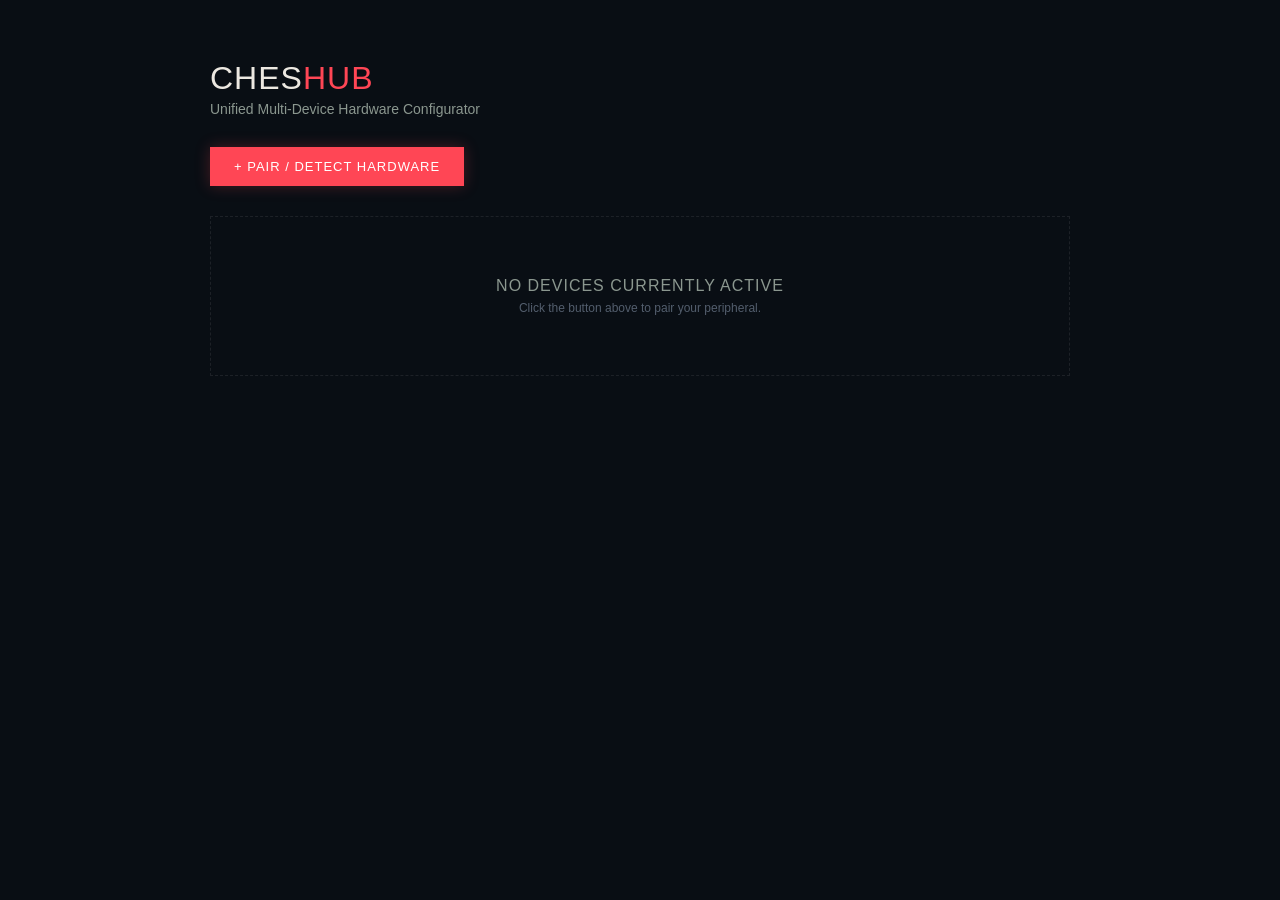
==== index.html @ 37c2c3ab "Add TECKNET TK-GM012 device studio Document the recovered HID protocol with verified and inferred fi" ====
<!DOCTYPE html>
<html lang="en">
<head>
  <meta charset="UTF-8">
  <title>ChesHub | Peripheral Hub</title>
  <link rel="stylesheet" href="css/hub.css">
</head>
<body>

  <div class="hub-container">
    <header class="hub-header">
      <div class="brand font-impact">CHES<span>HUB</span></div>
      <p class="subtitle">Unified Multi-Device Hardware Configurator</p>
    </header>

    <div class="action-bar">
      <button class="btn-primary font-impact" id="btn-scan" type="button">+ PAIR / DETECT HARDWARE</button>
    </div>

    <div class="devices-grid" id="devices-grid">
      <!-- Deduplicated active devices render here -->
    </div>
  </div>

  <script>
    const REGISTRY = [
      {
        id: "ajazz-aj139",
        name: "AJAZZ AJ139 V2 MC",
        type: "WebHID Gaming Mouse",
        path: "devices/ajazz-aj139/index.html",
        filters: [
          { vendorId: 0xA8A4, productId: 0x2255, usagePage: 0xFF01, usage: 0x10 },
          { vendorId: 0xA8A5, productId: 0x2255, usagePage: 0xFF01, usage: 0x10 }
        ]
      },
      {
        id: "tecknet-tk-gm012",
        name: "TECKNET TK-GM012",
        type: "Wireless Gaming Mouse",
        path: "devices/tecknet-tk-gm012/index.html",
        filters: [
          { vendorId: 0x248A, productId: 0x5D2E },
          { vendorId: 0x249A, productId: 0x5C2F }
        ]
      },
      {
        id: "tozo-ht3",
        name: "TOZO HT3 Headset",
        type: "Bluetooth Audio & Hybrid ANC",
        path: "devices/tozo-ht3/index.html",
        filters: [
          { namePrefix: "TOZO HT3" },
          { namePrefix: "TOZO" }
        ]
      }
    ];

    async function checkPairedDevices() {
      const grid = document.getElementById("devices-grid");
      grid.innerHTML = "";
      const detectedDeviceIds = new Set();

      // Check HID devices
      if (navigator.hid) {
        const paired = await navigator.hid.getDevices();
        paired.forEach(dev => {
          const match = REGISTRY.find(r => 
            r.filters && r.filters.some(f => 
              f.vendorId === dev.vendorId && f.productId === dev.productId
            )
          );

          if (match && !detectedDeviceIds.has(match.id)) {
            detectedDeviceIds.add(match.id);
            grid.innerHTML += `
              <div class="device-card active" onclick="location.href='${match.path}'">
                <div class="card-status">ONLINE (HID)</div>
                <div class="card-name font-impact">${match.name}</div>
                <div class="card-desc">${match.type}</div>
                <button class="btn-primary font-impact">OPEN STUDIO</button>
              </div>
            `;
          }
        });
      }

      // Check Serial devices (for TOZO)
      if (navigator.serial) {
        try {
          const ports = await navigator.serial.getPorts();
          if (ports.length > 0 && !detectedDeviceIds.has("tozo-ht3")) {
            detectedDeviceIds.add("tozo-ht3");
            grid.innerHTML += `
              <div class="device-card active" onclick="location.href='devices/tozo-ht3/index.html'">
                <div class="card-status">ONLINE (SERIAL)</div>
                <div class="card-name font-impact">TOZO HT3 Headset</div>
                <div class="card-desc">Bluetooth Audio & Hybrid ANC</div>
                <button class="btn-primary font-impact">OPEN STUDIO</button>
              </div>
            `;
          }
        } catch (err) {
          console.warn("Could not get serial ports:", err);
        }
      }

      // Show empty state if no devices detected
      if (detectedDeviceIds.size === 0) {
        grid.innerHTML = `
          <div class="empty-state">
            <div class="font-impact" style="font-size: 16px; color: #8b978f;">NO DEVICES CURRENTLY ACTIVE</div>
            <div style="font-size: 12px; color: #535e6d; margin-top: 6px;">Click the button above to pair your peripheral.</div>
          </div>
        `;
      }
    }

    document.getElementById("btn-scan").addEventListener("click", async () => {
      // Show protocol selection popup
      const choice = await showProtocolSelection();
      
      if (choice === "hid") {
        await pairViaHID();
      } else if (choice === "serial") {
        await pairViaSerial();
      }
    });

    async function showProtocolSelection() {
      return new Promise((resolve) => {
        // Create popup overlay
        const overlay = document.createElement("div");
        overlay.style.position = "fixed";
        overlay.style.top = "0";
        overlay.style.left = "0";
        overlay.style.width = "100%";
        overlay.style.height = "100%";
        overlay.style.background = "rgba(0,0,0,0.5)";
        overlay.style.display = "flex";
        overlay.style.alignItems = "center";
        overlay.style.justifyContent = "center";
        overlay.style.zIndex = "1000";
        
        // Create popup content
        const popup = document.createElement("div");
        popup.style.background = "var(--riot-panel)";
        popup.style.border = "1px solid var(--riot-border)";
        popup.style.borderRadius = "6px";
        popup.style.padding = "24px";
        popup.style.width = "300px";
        popup.style.textAlign = "center";
        
        popup.innerHTML = `
          <h3 style="color: var(--riot-white); margin-bottom: 16px;">Select Connection Type</h3>
          <div style="margin-bottom: 12px;">
            <button id="btn-hid" class="btn-primary font-impact" style="width: 100%; margin-bottom: 8px;">WebHID</button>
          </div>
          <div>
            <button id="btn-serial" class="btn-primary font-impact" style="width: 100%;">Serial (RFCOMM)</button>
          </div>
        `;
        
        overlay.appendChild(popup);
        document.body.appendChild(overlay);
        
        // Handle button clicks
        const cleanup = () => {
          document.removeEventListener("keydown", onKeyDown);
        };
        
        const onKeyDown = (e) => {
          if (e.key === "Escape") {
            overlay.remove();
            cleanup();
            resolve(null);
          }
        };
        
        document.getElementById("btn-hid").onclick = () => {
          cleanup();
          overlay.remove();
          resolve("hid");
        };
        
        document.getElementById("btn-serial").onclick = () => {
          cleanup();
          overlay.remove();
          resolve("serial");
        };
        
        document.addEventListener("keydown", onKeyDown);
      });
    }

    async function pairViaHID() {
      try {
        // Build HID filters from registry (only valid HID properties)
        const allFilters = [];
        REGISTRY.forEach(r => {
          if (r.filters) {
            r.filters.forEach(f => {
              const filterObj = {};
              if (f.vendorId !== undefined) filterObj.vendorId = f.vendorId;
              if (f.productId !== undefined) filterObj.productId = f.productId;
              if (f.usagePage !== undefined) filterObj.usagePage = f.usagePage;
              if (f.usage !== undefined) filterObj.usage = f.usage;
              if (Object.keys(filterObj).length > 0) {
                allFilters.push(filterObj);
              }
            });
          }
        });

        const devs = await navigator.hid.requestDevice({ filters: allFilters });
        if (devs && devs.length > 0) {
          if (!devs[0].opened) await devs[0].open();
          await checkPairedDevices();
        }
      } catch (e) {
        console.warn("HID pairing failed", e);
        alert("HID pairing failed or was cancelled");
      }
    }

    async function pairViaSerial() {
      if (!navigator.serial) {
        alert("Serial API not available in this browser");
        return;
      }
      
      try {
        const port = await navigator.serial.requestPort();
        await port.open({ baudRate: 115200 });
        await checkPairedDevices();
      } catch (err) {
        console.warn("Serial pairing failed", err);
        alert("Serial pairing failed or was cancelled");
      }
    }

    window.addEventListener("DOMContentLoaded", checkPairedDevices);
    if (navigator.hid) {
      navigator.hid.onconnect = checkPairedDevices;
      navigator.hid.ondisconnect = checkPairedDevices;
    }
    // Also check for serial device changes
    if (navigator.serial) {
      navigator.serial.onconnect = checkPairedDevices;
      navigator.serial.ondisconnect = checkPairedDevices;
    }
  </script>
</body>
</html>
---- css/hub.css ----
:root {
  --riot-dark: #0f1923;
  --riot-darker: #090e14;
  --riot-panel: #17202a;
  --riot-red: #ff4655;
  --riot-white: #ece8e1;
  --riot-gray: #8b978f;
  --riot-border: rgba(255, 255, 255, 0.08);
}

* { box-sizing: border-box; margin: 0; padding: 0; }
body { background: var(--riot-darker); color: var(--riot-white); font-family: -apple-system, BlinkMacSystemFont, "Segoe UI", Roboto, sans-serif; min-height: 100vh; display: flex; justify-content: center; }
.font-impact { font-family: "Arial Black", Impact, sans-serif; text-transform: uppercase; letter-spacing: 1px; }

.hub-container { width: 100%; max-width: 900px; padding: 60px 20px; display: flex; flex-direction: column; gap: 30px; }
.hub-header .brand { font-size: 32px; }
.hub-header .brand span { color: var(--riot-red); }
.hub-header .subtitle { color: var(--riot-gray); font-size: 14px; margin-top: 4px; }

.btn-primary {
  background: var(--riot-red); color: #fff; border: none; padding: 12px 24px;
  font-size: 13px; cursor: pointer; transition: 0.2s; box-shadow: 0 0 15px rgba(255, 70, 85, 0.25);
}
.btn-primary:hover { background: #ff5866; }

.devices-grid { display: grid; grid-template-columns: repeat(auto-fill, minmax(260px, 1fr)); gap: 20px; }
.device-card {
  background: var(--riot-panel); border: 1px solid var(--riot-border); padding: 24px;
  border-radius: 6px; cursor: pointer; display: flex; flex-direction: column; gap: 10px; transition: 0.2s;
}
.device-card:hover { border-color: var(--riot-red); transform: translateY(-2px); }
.card-status { font-size: 10px; font-weight: 800; color: #00ff55; }
.card-name { font-size: 16px; }
.card-desc { font-size: 12px; color: var(--riot-gray); margin-bottom: 12px; }

.empty-state { grid-column: 1 / -1; padding: 60px 20px; border: 1px dashed var(--riot-border); text-align: center; }
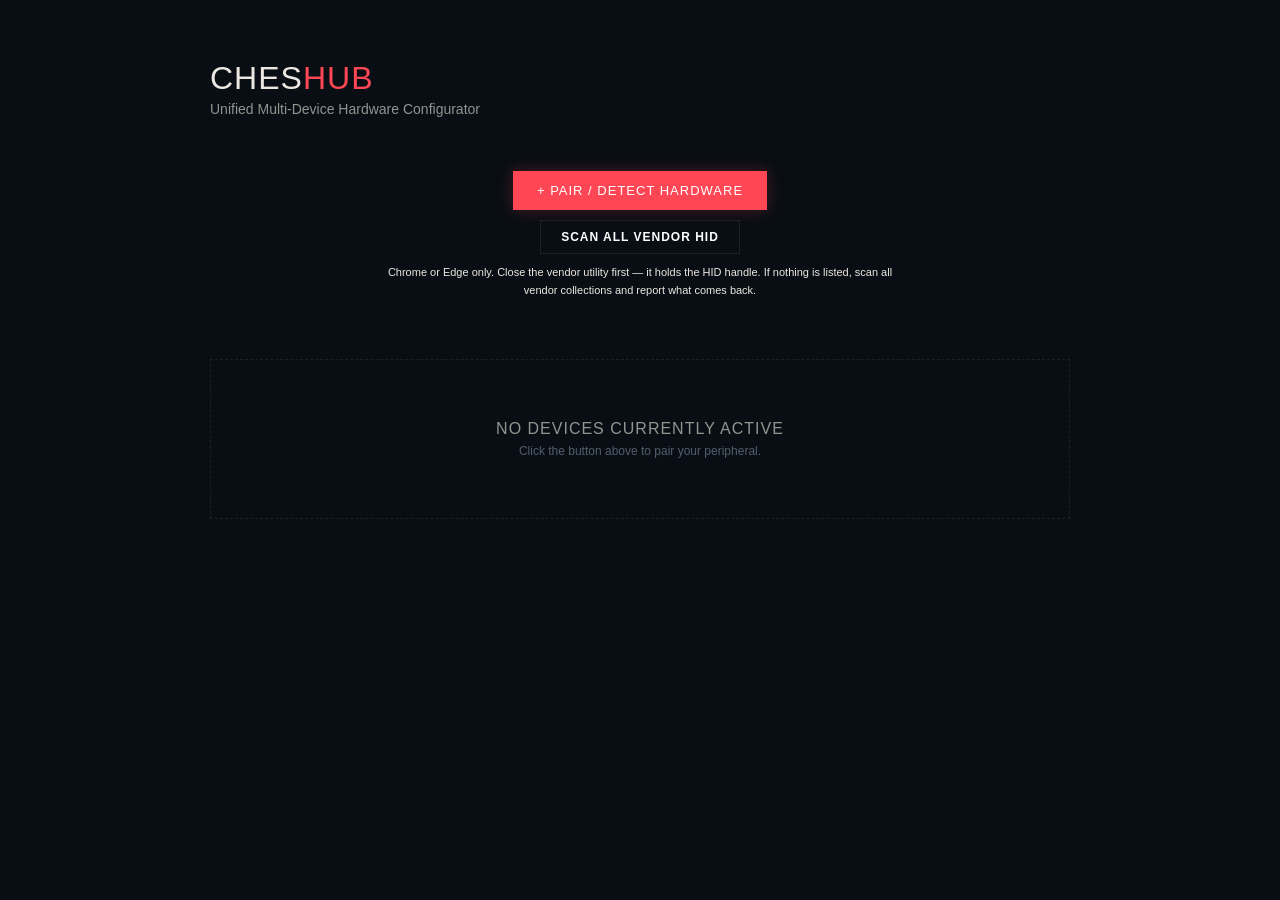
==== commit 08ab4705: "Add vendor HID fallback scanning Broaden registry filters to vendor ID only so the picker is not emp" ====
--- a/index.html
+++ b/index.html
@@ -15,6 +15,12 @@
 
     <div class="action-bar">
       <button class="btn-primary font-impact" id="btn-scan" type="button">+ PAIR / DETECT HARDWARE</button>
+      <button class="btn-ghost font-impact" id="btn-scan-vendor" type="button">SCAN ALL VENDOR HID</button>
+      <p class="hint-line">
+        Chrome or Edge only. Close the vendor utility first — it holds the HID handle.
+        If nothing is listed, scan all vendor collections and report what comes back.
+      </p>
+      <pre class="scan-result" id="scan-result" hidden></pre>
     </div>
 
     <div class="devices-grid" id="devices-grid">
@@ -39,9 +45,12 @@
         name: "TECKNET TK-GM012",
         type: "Wireless Gaming Mouse",
         path: "devices/tecknet-tk-gm012/index.html",
+        // Vendor id only: a filter that pins the usage page shows an empty
+        // picker on units that describe the vendor collection differently.
+        // The studio validates the collection after pairing instead.
         filters: [
-          { vendorId: 0x248A, productId: 0x5D2E },
-          { vendorId: 0x249A, productId: 0x5C2F }
+          { vendorId: 0x248A },
+          { vendorId: 0x249A }
         ]
       },
       {
@@ -56,6 +65,19 @@
       }
     ];
 
+    // A registry filter may specify any subset of vendorId / productId /
+    // usagePage / usage. Anything unspecified is a wildcard.
+    function registryMatch(device) {
+      return REGISTRY.find(r => (r.filters || []).some(f => {
+        if (f.namePrefix !== undefined) return false;
+        if (f.vendorId !== undefined && f.vendorId !== device.vendorId) return false;
+        if (f.productId !== undefined && f.productId !== device.productId) return false;
+        if (f.usagePage === undefined) return true;
+        return (device.collections || []).some(c =>
+          c.usagePage === f.usagePage && (f.usage === undefined || c.usage === f.usage));
+      }));
+    }
+
     async function checkPairedDevices() {
       const grid = document.getElementById("devices-grid");
       grid.innerHTML = "";
@@ -65,11 +87,7 @@
       if (navigator.hid) {
         const paired = await navigator.hid.getDevices();
         paired.forEach(dev => {
-          const match = REGISTRY.find(r => 
-            r.filters && r.filters.some(f => 
-              f.vendorId === dev.vendorId && f.productId === dev.productId
-            )
-          );
+          const match = registryMatch(dev);
 
           if (match && !detectedDeviceIds.has(match.id)) {
             detectedDeviceIds.add(match.id);
@@ -127,6 +145,39 @@
       }
     });
 
+    // Fallback for devices the registry filters do not match: list every
+    // vendor-defined HID collection and report what was picked.
+    document.getElementById("btn-scan-vendor").addEventListener("click", async () => {
+      if (!navigator.hid) return alert("WebHID is not available — use Chrome or Edge");
+      const filters = [];
+      for (let page = 0xFF00; page <= 0xFFFF; page++) filters.push({ usagePage: page });
+      try {
+        const devs = await navigator.hid.requestDevice({ filters });
+        if (!devs.length) return;
+        const dev = devs[0];
+        const match = registryMatch(dev);
+        if (match) {
+          await checkPairedDevices();
+          location.href = match.path;
+          return;
+        }
+        const pages = (dev.collections || [])
+          .map(c => `  usagePage 0x${c.usagePage.toString(16).toUpperCase()} / usage 0x${c.usage.toString(16).toUpperCase()}`);
+        const out = document.getElementById("scan-result");
+        out.hidden = false;
+        out.textContent = [
+          "Unregistered device — please report this:",
+          `product    ${dev.productName || "(unnamed)"}`,
+          `vendorId   0x${dev.vendorId.toString(16).toUpperCase()}`,
+          `productId  0x${dev.productId.toString(16).toUpperCase()}`,
+          "collections:",
+          ...pages
+        ].join("\n");
+      } catch (err) {
+        alert("Scan cancelled");
+      }
+    });
+
     async function showProtocolSelection() {
       return new Promise((resolve) => {
         // Create popup overlay
--- a/css/hub.css
+++ b/css/hub.css
@@ -33,4 +33,9 @@
 .card-name { font-size: 16px; }
 .card-desc { font-size: 12px; color: var(--riot-gray); margin-bottom: 12px; }
 
-.empty-state { grid-column: 1 / -1; padding: 60px 20px; border: 1px dashed var(--riot-border); text-align: center; }+.empty-state { grid-column: 1 / -1; padding: 60px 20px; border: 1px dashed var(--riot-border); text-align: center; }
+.action-bar { display: flex; flex-direction: column; align-items: center; gap: 10px; margin: 24px 0 30px; }
+.hint-line { font-size: 11px; color: var(--riot-muted); text-align: center; max-width: 540px; line-height: 1.6; }
+.btn-ghost { background: transparent; color: #fff; border: 1px solid var(--riot-border); padding: 9px 20px; font-size: 12px; font-weight: 700; cursor: pointer; }
+.btn-ghost:hover { border-color: var(--riot-gray); }
+.scan-result { width: 100%; max-width: 620px; margin-top: 6px; background: var(--riot-panel); border: 1px solid var(--riot-border); border-left: 3px solid var(--riot-red); padding: 12px 14px; font-family: ui-monospace, Consolas, monospace; font-size: 11px; line-height: 1.7; color: var(--riot-gray); text-align: left; white-space: pre-wrap; overflow-x: auto; }
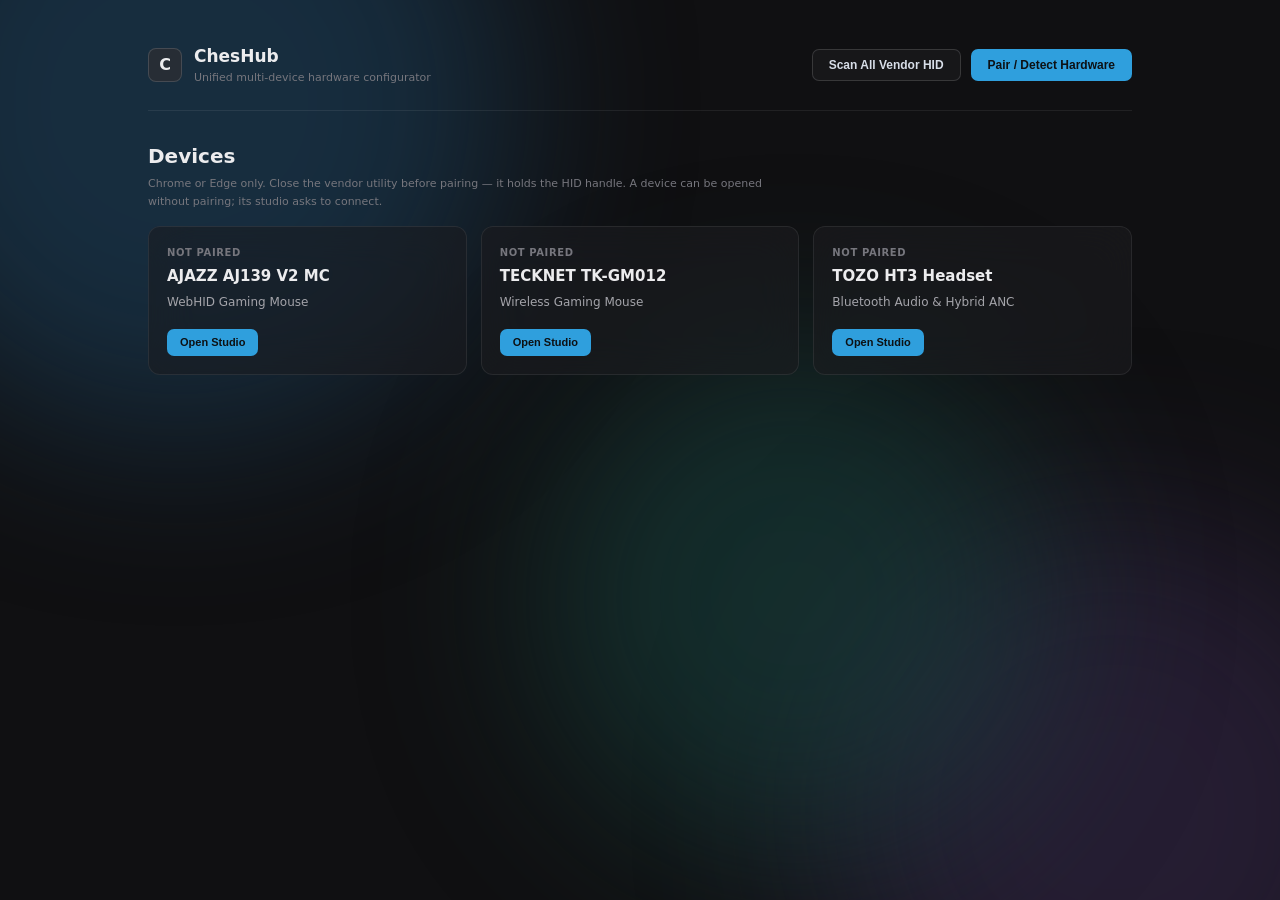
==== commit 2bb72782: "Redesign hub with G HUB-inspired theme Extract the device registry into a shared js/devices.js and l" ====
--- a/index.html
+++ b/index.html
@@ -2,304 +2,252 @@
 <html lang="en">
 <head>
   <meta charset="UTF-8">
+  <meta name="viewport" content="width=device-width, initial-scale=1">
+  <meta name="theme-color" content="#101012">
+  <link rel="icon" href="data:image/svg+xml,%3Csvg xmlns='http://www.w3.org/2000/svg' viewBox='0 0 32 32'%3E%3Crect width='32' height='32' rx='9' fill='%232f9fdd'/%3E%3Ctext x='16' y='23' font-family='Segoe UI,Arial' font-size='19' font-weight='700' text-anchor='middle' fill='%230d1114'%3EC%3C/text%3E%3C/svg%3E">
   <title>ChesHub | Peripheral Hub</title>
   <link rel="stylesheet" href="css/hub.css">
 </head>
 <body>
 
+  <div class="ambient" aria-hidden="true">
+    <span class="ambient-blob blob-a"></span>
+    <span class="ambient-blob blob-b"></span>
+    <span class="ambient-blob blob-c"></span>
+  </div>
+  <div class="wallpaper" id="wallpaper" aria-hidden="true"></div>
+
   <div class="hub-container">
     <header class="hub-header">
-      <div class="brand font-impact">CHES<span>HUB</span></div>
-      <p class="subtitle">Unified Multi-Device Hardware Configurator</p>
+      <div class="hub-brand">
+        <span class="brand-mark">C</span>
+        <div>
+          <div class="brand-name">ChesHub</div>
+          <div class="subtitle">Unified multi-device hardware configurator</div>
+        </div>
+      </div>
+      <div class="header-actions">
+        <button class="btn-ghost" id="btn-scan-vendor" type="button">Scan All Vendor HID</button>
+        <button class="btn-primary" id="btn-scan" type="button">Pair / Detect Hardware</button>
+      </div>
     </header>
 
-    <div class="action-bar">
-      <button class="btn-primary font-impact" id="btn-scan" type="button">+ PAIR / DETECT HARDWARE</button>
-      <button class="btn-ghost font-impact" id="btn-scan-vendor" type="button">SCAN ALL VENDOR HID</button>
-      <p class="hint-line">
-        Chrome or Edge only. Close the vendor utility first — it holds the HID handle.
-        If nothing is listed, scan all vendor collections and report what comes back.
-      </p>
-      <pre class="scan-result" id="scan-result" hidden></pre>
+    <div class="hub-intro">
+      <div class="page-title">Devices</div>
+      <p class="hint-line">Chrome or Edge only. Close the vendor utility before pairing —
+        it holds the HID handle. A device can be opened without pairing; its studio asks
+        to connect.</p>
     </div>
 
-    <div class="devices-grid" id="devices-grid">
-      <!-- Deduplicated active devices render here -->
-    </div>
+    <div class="devices-grid" id="devices-grid"></div>
+    <pre class="scan-result" id="scan-result" hidden></pre>
   </div>
 
+  <div id="toast-container"></div>
+
+  <script src="js/devices.js"></script>
   <script>
-    const REGISTRY = [
-      {
-        id: "ajazz-aj139",
-        name: "AJAZZ AJ139 V2 MC",
-        type: "WebHID Gaming Mouse",
-        path: "devices/ajazz-aj139/index.html",
-        filters: [
-          { vendorId: 0xA8A4, productId: 0x2255, usagePage: 0xFF01, usage: 0x10 },
-          { vendorId: 0xA8A5, productId: 0x2255, usagePage: 0xFF01, usage: 0x10 }
-        ]
-      },
-      {
-        id: "tecknet-tk-gm012",
-        name: "TECKNET TK-GM012",
-        type: "Wireless Gaming Mouse",
-        path: "devices/tecknet-tk-gm012/index.html",
-        // Vendor id only: a filter that pins the usage page shows an empty
-        // picker on units that describe the vendor collection differently.
-        // The studio validates the collection after pairing instead.
-        filters: [
-          { vendorId: 0x248A },
-          { vendorId: 0x249A }
-        ]
-      },
-      {
-        id: "tozo-ht3",
-        name: "TOZO HT3 Headset",
-        type: "Bluetooth Audio & Hybrid ANC",
-        path: "devices/tozo-ht3/index.html",
-        filters: [
-          { namePrefix: "TOZO HT3" },
-          { namePrefix: "TOZO" }
-        ]
-      }
-    ];
+    (function applySharedWallpaper() {
+      try {
+        const saved = JSON.parse(localStorage.getItem("cheshub.wallpaper") || "null");
+        if (!saved) return;
+        if (saved.motion === false) document.body.classList.add("wp-static");
+        if (saved.image) {
+          document.body.classList.add("wp-image");
+          const layer = document.getElementById("wallpaper");
+          if (layer) layer.style.backgroundImage = 'url("' + saved.image + '")';
+        }
+      } catch (err) { /* ignore */ }
+    })();
+  </script>
+
+  <script>
+    const REGISTRY = window.CHESHUB_DEVICES || [];
+
+    function showToast(message) {
+      const container = document.getElementById("toast-container");
+      if (!container) return;
+      const toast = document.createElement("div");
+      toast.className = "toast";
+      toast.textContent = message;
+      container.appendChild(toast);
+      setTimeout(() => toast.remove(), 2800);
+    }
 
     // A registry filter may specify any subset of vendorId / productId /
     // usagePage / usage. Anything unspecified is a wildcard.
     function registryMatch(device) {
-      return REGISTRY.find(r => (r.filters || []).some(f => {
+      return REGISTRY.find((r) => (r.filters || []).some((f) => {
         if (f.namePrefix !== undefined) return false;
         if (f.vendorId !== undefined && f.vendorId !== device.vendorId) return false;
         if (f.productId !== undefined && f.productId !== device.productId) return false;
         if (f.usagePage === undefined) return true;
-        return (device.collections || []).some(c =>
+        return (device.collections || []).some((c) =>
           c.usagePage === f.usagePage && (f.usage === undefined || c.usage === f.usage));
       }));
     }
 
-    async function checkPairedDevices() {
+    function renderDevices(onlineIds) {
       const grid = document.getElementById("devices-grid");
-      grid.innerHTML = "";
-      const detectedDeviceIds = new Set();
-
-      // Check HID devices
-      if (navigator.hid) {
-        const paired = await navigator.hid.getDevices();
-        paired.forEach(dev => {
-          const match = registryMatch(dev);
-
-          if (match && !detectedDeviceIds.has(match.id)) {
-            detectedDeviceIds.add(match.id);
-            grid.innerHTML += `
-              <div class="device-card active" onclick="location.href='${match.path}'">
-                <div class="card-status">ONLINE (HID)</div>
-                <div class="card-name font-impact">${match.name}</div>
-                <div class="card-desc">${match.type}</div>
-                <button class="btn-primary font-impact">OPEN STUDIO</button>
-              </div>
-            `;
+      grid.innerHTML = REGISTRY.map((r) => `
+        <article class="device-card${onlineIds.has(r.id) ? " online" : ""}"
+                 data-path="${r.path}" role="link" tabindex="0">
+          <div class="card-status">${onlineIds.has(r.id) ? "Online" : "Not paired"}</div>
+          <div class="card-name">${r.name}</div>
+          <div class="card-desc">${r.type}</div>
+          <button class="btn-primary small" type="button">Open Studio</button>
+        </article>`).join("");
+
+      grid.querySelectorAll(".device-card").forEach((card) => {
+        const open = () => { location.href = card.dataset.path; };
+        card.addEventListener("click", open);
+        card.addEventListener("keydown", (event) => {
+          if (event.key === "Enter" || event.key === " ") {
+            event.preventDefault();
+            open();
           }
         });
-      }
-
-      // Check Serial devices (for TOZO)
+      });
+    }
+
+    async function checkPairedDevices() {
+      const onlineIds = new Set();
+
+      if (navigator.hid) {
+        try {
+          const paired = await navigator.hid.getDevices();
+          paired.forEach((device) => {
+            const match = registryMatch(device);
+            if (match) onlineIds.add(match.id);
+          });
+        } catch (err) { /* permission denied */ }
+      }
+
       if (navigator.serial) {
         try {
           const ports = await navigator.serial.getPorts();
-          if (ports.length > 0 && !detectedDeviceIds.has("tozo-ht3")) {
-            detectedDeviceIds.add("tozo-ht3");
-            grid.innerHTML += `
-              <div class="device-card active" onclick="location.href='devices/tozo-ht3/index.html'">
-                <div class="card-status">ONLINE (SERIAL)</div>
-                <div class="card-name font-impact">TOZO HT3 Headset</div>
-                <div class="card-desc">Bluetooth Audio & Hybrid ANC</div>
-                <button class="btn-primary font-impact">OPEN STUDIO</button>
-              </div>
-            `;
-          }
-        } catch (err) {
-          console.warn("Could not get serial ports:", err);
+          if (ports.length > 0) onlineIds.add("tozo-ht3");
+        } catch (err) { /* permission denied */ }
+      }
+
+      renderDevices(onlineIds);
+    }
+
+    function showProtocolSelection() {
+      return new Promise((resolve) => {
+        const overlay = document.createElement("div");
+        overlay.className = "modal-overlay";
+        overlay.innerHTML = `
+          <div class="modal-card" role="dialog" aria-modal="true" aria-label="Select connection type">
+            <div class="modal-title">Select connection type</div>
+            <button class="btn-primary" id="btn-hid" type="button">WebHID</button>
+            <button class="btn-ghost" id="btn-serial" type="button">Serial (RFCOMM)</button>
+          </div>`;
+        document.body.appendChild(overlay);
+
+        const finish = (value) => {
+          document.removeEventListener("keydown", onKey);
+          overlay.remove();
+          resolve(value);
+        };
+        const onKey = (event) => { if (event.key === "Escape") finish(null); };
+
+        overlay.querySelector("#btn-hid").onclick = () => finish("hid");
+        overlay.querySelector("#btn-serial").onclick = () => finish("serial");
+        overlay.addEventListener("click", (event) => {
+          if (event.target === overlay) finish(null);
+        });
+        document.addEventListener("keydown", onKey);
+      });
+    }
+
+    async function pairViaHID() {
+      try {
+        // Build HID filters from the registry, dropping serial-only entries.
+        const allFilters = [];
+        REGISTRY.forEach((r) => {
+          (r.filters || []).forEach((f) => {
+            const filter = {};
+            if (f.vendorId !== undefined) filter.vendorId = f.vendorId;
+            if (f.productId !== undefined) filter.productId = f.productId;
+            if (f.usagePage !== undefined) filter.usagePage = f.usagePage;
+            if (f.usage !== undefined) filter.usage = f.usage;
+            if (Object.keys(filter).length > 0) allFilters.push(filter);
+          });
+        });
+
+        const devices = await navigator.hid.requestDevice({ filters: allFilters });
+        if (devices && devices.length) {
+          if (!devices[0].opened) await devices[0].open();
+          await checkPairedDevices();
         }
-      }
-
-      // Show empty state if no devices detected
-      if (detectedDeviceIds.size === 0) {
-        grid.innerHTML = `
-          <div class="empty-state">
-            <div class="font-impact" style="font-size: 16px; color: #8b978f;">NO DEVICES CURRENTLY ACTIVE</div>
-            <div style="font-size: 12px; color: #535e6d; margin-top: 6px;">Click the button above to pair your peripheral.</div>
-          </div>
-        `;
+      } catch (err) {
+        showToast("HID pairing failed or was cancelled");
+      }
+    }
+
+    async function pairViaSerial() {
+      if (!navigator.serial) {
+        showToast("Serial API is not available in this browser");
+        return;
+      }
+      try {
+        const port = await navigator.serial.requestPort();
+        await port.open({ baudRate: 115200 });
+        await checkPairedDevices();
+      } catch (err) {
+        showToast("Serial pairing failed or was cancelled");
       }
     }
 
     document.getElementById("btn-scan").addEventListener("click", async () => {
-      // Show protocol selection popup
       const choice = await showProtocolSelection();
-      
-      if (choice === "hid") {
-        await pairViaHID();
-      } else if (choice === "serial") {
-        await pairViaSerial();
-      }
+      if (choice === "hid") await pairViaHID();
+      else if (choice === "serial") await pairViaSerial();
     });
 
     // Fallback for devices the registry filters do not match: list every
     // vendor-defined HID collection and report what was picked.
     document.getElementById("btn-scan-vendor").addEventListener("click", async () => {
-      if (!navigator.hid) return alert("WebHID is not available — use Chrome or Edge");
+      if (!navigator.hid) return showToast("WebHID is not available — use Chrome or Edge");
       const filters = [];
       for (let page = 0xFF00; page <= 0xFFFF; page++) filters.push({ usagePage: page });
       try {
-        const devs = await navigator.hid.requestDevice({ filters });
-        if (!devs.length) return;
-        const dev = devs[0];
-        const match = registryMatch(dev);
+        const devices = await navigator.hid.requestDevice({ filters });
+        if (!devices.length) return;
+        const device = devices[0];
+        const match = registryMatch(device);
         if (match) {
           await checkPairedDevices();
           location.href = match.path;
           return;
         }
-        const pages = (dev.collections || [])
-          .map(c => `  usagePage 0x${c.usagePage.toString(16).toUpperCase()} / usage 0x${c.usage.toString(16).toUpperCase()}`);
+        const pages = (device.collections || []).map((c) =>
+          `  usagePage 0x${c.usagePage.toString(16).toUpperCase()} / usage 0x${c.usage.toString(16).toUpperCase()}`);
         const out = document.getElementById("scan-result");
         out.hidden = false;
         out.textContent = [
           "Unregistered device — please report this:",
-          `product    ${dev.productName || "(unnamed)"}`,
-          `vendorId   0x${dev.vendorId.toString(16).toUpperCase()}`,
-          `productId  0x${dev.productId.toString(16).toUpperCase()}`,
+          `product    ${device.productName || "(unnamed)"}`,
+          `vendorId   0x${device.vendorId.toString(16).toUpperCase()}`,
+          `productId  0x${device.productId.toString(16).toUpperCase()}`,
           "collections:",
           ...pages
         ].join("\n");
       } catch (err) {
-        alert("Scan cancelled");
+        showToast("Scan cancelled");
       }
     });
-
-    async function showProtocolSelection() {
-      return new Promise((resolve) => {
-        // Create popup overlay
-        const overlay = document.createElement("div");
-        overlay.style.position = "fixed";
-        overlay.style.top = "0";
-        overlay.style.left = "0";
-        overlay.style.width = "100%";
-        overlay.style.height = "100%";
-        overlay.style.background = "rgba(0,0,0,0.5)";
-        overlay.style.display = "flex";
-        overlay.style.alignItems = "center";
-        overlay.style.justifyContent = "center";
-        overlay.style.zIndex = "1000";
-        
-        // Create popup content
-        const popup = document.createElement("div");
-        popup.style.background = "var(--riot-panel)";
-        popup.style.border = "1px solid var(--riot-border)";
-        popup.style.borderRadius = "6px";
-        popup.style.padding = "24px";
-        popup.style.width = "300px";
-        popup.style.textAlign = "center";
-        
-        popup.innerHTML = `
-          <h3 style="color: var(--riot-white); margin-bottom: 16px;">Select Connection Type</h3>
-          <div style="margin-bottom: 12px;">
-            <button id="btn-hid" class="btn-primary font-impact" style="width: 100%; margin-bottom: 8px;">WebHID</button>
-          </div>
-          <div>
-            <button id="btn-serial" class="btn-primary font-impact" style="width: 100%;">Serial (RFCOMM)</button>
-          </div>
-        `;
-        
-        overlay.appendChild(popup);
-        document.body.appendChild(overlay);
-        
-        // Handle button clicks
-        const cleanup = () => {
-          document.removeEventListener("keydown", onKeyDown);
-        };
-        
-        const onKeyDown = (e) => {
-          if (e.key === "Escape") {
-            overlay.remove();
-            cleanup();
-            resolve(null);
-          }
-        };
-        
-        document.getElementById("btn-hid").onclick = () => {
-          cleanup();
-          overlay.remove();
-          resolve("hid");
-        };
-        
-        document.getElementById("btn-serial").onclick = () => {
-          cleanup();
-          overlay.remove();
-          resolve("serial");
-        };
-        
-        document.addEventListener("keydown", onKeyDown);
-      });
-    }
-
-    async function pairViaHID() {
-      try {
-        // Build HID filters from registry (only valid HID properties)
-        const allFilters = [];
-        REGISTRY.forEach(r => {
-          if (r.filters) {
-            r.filters.forEach(f => {
-              const filterObj = {};
-              if (f.vendorId !== undefined) filterObj.vendorId = f.vendorId;
-              if (f.productId !== undefined) filterObj.productId = f.productId;
-              if (f.usagePage !== undefined) filterObj.usagePage = f.usagePage;
-              if (f.usage !== undefined) filterObj.usage = f.usage;
-              if (Object.keys(filterObj).length > 0) {
-                allFilters.push(filterObj);
-              }
-            });
-          }
-        });
-
-        const devs = await navigator.hid.requestDevice({ filters: allFilters });
-        if (devs && devs.length > 0) {
-          if (!devs[0].opened) await devs[0].open();
-          await checkPairedDevices();
-        }
-      } catch (e) {
-        console.warn("HID pairing failed", e);
-        alert("HID pairing failed or was cancelled");
-      }
-    }
-
-    async function pairViaSerial() {
-      if (!navigator.serial) {
-        alert("Serial API not available in this browser");
-        return;
-      }
-      
-      try {
-        const port = await navigator.serial.requestPort();
-        await port.open({ baudRate: 115200 });
-        await checkPairedDevices();
-      } catch (err) {
-        console.warn("Serial pairing failed", err);
-        alert("Serial pairing failed or was cancelled");
-      }
-    }
 
     window.addEventListener("DOMContentLoaded", checkPairedDevices);
     if (navigator.hid) {
       navigator.hid.onconnect = checkPairedDevices;
       navigator.hid.ondisconnect = checkPairedDevices;
     }
-    // Also check for serial device changes
     if (navigator.serial) {
       navigator.serial.onconnect = checkPairedDevices;
       navigator.serial.ondisconnect = checkPairedDevices;
     }
   </script>
 </body>
-</html>+</html>
--- a/css/hub.css
+++ b/css/hub.css
@@ -1,41 +1,380 @@
+/* ChesHub — unified G HUB-inspired theme (hub + device studios) */
+
 :root {
-  --riot-dark: #0f1923;
-  --riot-darker: #090e14;
-  --riot-panel: #17202a;
-  --riot-red: #ff4655;
-  --riot-white: #ece8e1;
-  --riot-gray: #8b978f;
-  --riot-border: rgba(255, 255, 255, 0.08);
+  --bg: #101012;
+  --bg-soft: rgba(23, 23, 26, 0.72);
+  --surface: rgba(28, 28, 31, 0.62);
+  --surface-2: rgba(36, 36, 40, 0.66);
+  --surface-3: rgba(46, 46, 51, 0.72);
+  --border: rgba(255, 255, 255, 0.075);
+  --border-strong: rgba(255, 255, 255, 0.14);
+  --text: #ececee;
+  --text-dim: #a4a4aa;
+  --text-muted: #76767d;
+  --accent: #2f9fdd;
+  --accent-strong: #4bb0e6;
+  --danger: #e05561;
+  --radius-lg: 12px;
+  --radius-md: 10px;
+  --radius-sm: 7px;
+  --glass-blur: blur(22px) saturate(135%);
+  --font: "Segoe UI", "Inter", system-ui, -apple-system, Roboto, "Helvetica Neue", Arial, sans-serif;
 }
 
 * { box-sizing: border-box; margin: 0; padding: 0; }
-body { background: var(--riot-darker); color: var(--riot-white); font-family: -apple-system, BlinkMacSystemFont, "Segoe UI", Roboto, sans-serif; min-height: 100vh; display: flex; justify-content: center; }
-.font-impact { font-family: "Arial Black", Impact, sans-serif; text-transform: uppercase; letter-spacing: 1px; }
-
-.hub-container { width: 100%; max-width: 900px; padding: 60px 20px; display: flex; flex-direction: column; gap: 30px; }
-.hub-header .brand { font-size: 32px; }
-.hub-header .brand span { color: var(--riot-red); }
-.hub-header .subtitle { color: var(--riot-gray); font-size: 14px; margin-top: 4px; }
+
+[hidden] { display: none !important; }
+
+/* ------------------------------------------------------- backdrop layers */
+
+.ambient {
+  position: fixed;
+  inset: 0;
+  z-index: -2;
+  overflow: hidden;
+  background: var(--bg);
+}
+
+.ambient-blob {
+  position: absolute;
+  display: block;
+  border-radius: 50%;
+  filter: blur(90px);
+  opacity: 0.5;
+  will-change: transform;
+}
+
+.blob-a {
+  width: 52vw;
+  height: 52vw;
+  left: -12vw;
+  top: -18vw;
+  background: #1e4a6b;
+  animation: drift-a 34s ease-in-out infinite alternate;
+}
+
+.blob-b {
+  width: 46vw;
+  height: 46vw;
+  right: -10vw;
+  bottom: -16vw;
+  background: #3b2a52;
+  animation: drift-b 42s ease-in-out infinite alternate;
+}
+
+.blob-c {
+  width: 40vw;
+  height: 40vw;
+  left: 42vw;
+  top: 38vh;
+  background: #184a45;
+  animation: drift-c 50s ease-in-out infinite alternate;
+}
+
+body.wp-static .ambient-blob { animation-play-state: paused; }
+
+@keyframes drift-a {
+  from { transform: translate3d(0, 0, 0) scale(1); }
+  to { transform: translate3d(8vw, 6vh, 0) scale(1.15); }
+}
+
+@keyframes drift-b {
+  from { transform: translate3d(0, 0, 0) scale(1.1); }
+  to { transform: translate3d(-7vw, -5vh, 0) scale(1); }
+}
+
+@keyframes drift-c {
+  from { transform: translate3d(0, 0, 0) scale(0.95); }
+  to { transform: translate3d(-9vw, 7vh, 0) scale(1.2); }
+}
+
+.wallpaper {
+  position: fixed;
+  inset: 0;
+  z-index: -1;
+  display: none;
+  background-position: center;
+  background-size: cover;
+  background-repeat: no-repeat;
+}
+
+.wallpaper::after {
+  content: "";
+  position: absolute;
+  inset: 0;
+  background: rgba(9, 9, 11, 0.5);
+}
+
+body.wp-image .wallpaper { display: block; }
+body.wp-image .ambient { display: none; }
+
+body.wp-image:not(.wp-static) .wallpaper {
+  animation: wallpaper-pan 60s ease-in-out infinite alternate;
+  will-change: transform;
+}
+
+@keyframes wallpaper-pan {
+  from { transform: scale(1.06) translate3d(-1%, -1%, 0); }
+  to { transform: scale(1.14) translate3d(1%, 1%, 0); }
+}
+
+@media (prefers-reduced-motion: reduce) {
+  .ambient-blob,
+  body.wp-image:not(.wp-static) .wallpaper { animation: none; }
+}
+
+/* ---------------------------------------------------------------- shell */
+
+body {
+  min-height: 100vh;
+  background: var(--bg);
+  color: var(--text);
+  font-family: var(--font);
+  font-size: 13px;
+  line-height: 1.5;
+  -webkit-font-smoothing: antialiased;
+}
+
+::selection { background: rgba(47, 159, 221, 0.28); }
+
+::-webkit-scrollbar { width: 10px; height: 10px; }
+::-webkit-scrollbar-track { background: transparent; }
+::-webkit-scrollbar-thumb {
+  background: #33333a;
+  border: 2px solid transparent;
+  border-radius: 999px;
+  background-clip: padding-box;
+}
+::-webkit-scrollbar-thumb:hover { background: #44444c; background-clip: padding-box; }
+
+code {
+  background: rgba(255, 255, 255, 0.06);
+  border: 1px solid var(--border);
+  border-radius: 4px;
+  padding: 1px 5px;
+  font-size: 11px;
+  color: #a9c8dd;
+}
+
+.btn-primary,
+.btn-ghost {
+  display: inline-flex;
+  align-items: center;
+  justify-content: center;
+  gap: 6px;
+  padding: 9px 16px;
+  border-radius: var(--radius-sm);
+  font-size: 12px;
+  font-weight: 600;
+  line-height: 1;
+  white-space: nowrap;
+  cursor: pointer;
+  transition: background 0.18s ease, border-color 0.18s ease, color 0.18s ease;
+}
 
 .btn-primary {
-  background: var(--riot-red); color: #fff; border: none; padding: 12px 24px;
-  font-size: 13px; cursor: pointer; transition: 0.2s; box-shadow: 0 0 15px rgba(255, 70, 85, 0.25);
-}
-.btn-primary:hover { background: #ff5866; }
-
-.devices-grid { display: grid; grid-template-columns: repeat(auto-fill, minmax(260px, 1fr)); gap: 20px; }
+  background: var(--accent);
+  color: #0d1114;
+  border: 1px solid transparent;
+}
+.btn-primary:hover { background: var(--accent-strong); }
+
+.btn-ghost {
+  background: var(--surface);
+  color: #d8dee8;
+  border: 1px solid var(--border-strong);
+}
+.btn-ghost:hover { background: var(--surface-3); border-color: var(--border-strong); color: var(--text); }
+
+.btn-primary.small,
+.btn-ghost.small { padding: 7px 12px; font-size: 11px; }
+
+button:disabled { opacity: 0.45; cursor: not-allowed; }
+
+:focus-visible { outline: 2px solid var(--accent); outline-offset: 2px; }
+
+/* ------------------------------------------------------------------ hub */
+
+.hub-container {
+  position: relative;
+  width: 100%;
+  max-width: 1040px;
+  margin: 0 auto;
+  padding: 44px 28px 64px;
+}
+
+.hub-header {
+  display: flex;
+  align-items: center;
+  justify-content: space-between;
+  gap: 20px;
+  padding-bottom: 24px;
+  border-bottom: 1px solid var(--border);
+}
+
+.hub-brand { display: flex; align-items: center; gap: 12px; }
+
+.brand-mark {
+  width: 34px;
+  height: 34px;
+  flex: none;
+  display: grid;
+  place-items: center;
+  border-radius: 8px;
+  background: var(--surface-3);
+  border: 1px solid var(--border-strong);
+  font-size: 16px;
+  font-weight: 600;
+  color: var(--text);
+}
+
+.brand-name { font-size: 17px; font-weight: 600; color: var(--text); }
+.subtitle { font-size: 11px; color: var(--text-muted); }
+
+.header-actions { display: flex; flex-wrap: wrap; gap: 10px; }
+
+.hub-intro { margin: 30px 0 16px; }
+
+.page-title { font-size: 20px; font-weight: 600; color: var(--text); }
+
+.hint-line {
+  max-width: 620px;
+  margin-top: 4px;
+  font-size: 11px;
+  line-height: 1.6;
+  color: var(--text-muted);
+}
+
+.devices-grid {
+  display: grid;
+  grid-template-columns: repeat(auto-fill, minmax(250px, 1fr));
+  gap: 14px;
+}
+
 .device-card {
-  background: var(--riot-panel); border: 1px solid var(--riot-border); padding: 24px;
-  border-radius: 6px; cursor: pointer; display: flex; flex-direction: column; gap: 10px; transition: 0.2s;
-}
-.device-card:hover { border-color: var(--riot-red); transform: translateY(-2px); }
-.card-status { font-size: 10px; font-weight: 800; color: #00ff55; }
-.card-name { font-size: 16px; }
-.card-desc { font-size: 12px; color: var(--riot-gray); margin-bottom: 12px; }
-
-.empty-state { grid-column: 1 / -1; padding: 60px 20px; border: 1px dashed var(--riot-border); text-align: center; }
-.action-bar { display: flex; flex-direction: column; align-items: center; gap: 10px; margin: 24px 0 30px; }
-.hint-line { font-size: 11px; color: var(--riot-muted); text-align: center; max-width: 540px; line-height: 1.6; }
-.btn-ghost { background: transparent; color: #fff; border: 1px solid var(--riot-border); padding: 9px 20px; font-size: 12px; font-weight: 700; cursor: pointer; }
-.btn-ghost:hover { border-color: var(--riot-gray); }
-.scan-result { width: 100%; max-width: 620px; margin-top: 6px; background: var(--riot-panel); border: 1px solid var(--riot-border); border-left: 3px solid var(--riot-red); padding: 12px 14px; font-family: ui-monospace, Consolas, monospace; font-size: 11px; line-height: 1.7; color: var(--riot-gray); text-align: left; white-space: pre-wrap; overflow-x: auto; }
+  display: flex;
+  flex-direction: column;
+  gap: 5px;
+  padding: 18px;
+  background: var(--surface);
+  backdrop-filter: var(--glass-blur);
+  -webkit-backdrop-filter: var(--glass-blur);
+  border: 1px solid var(--border);
+  border-radius: var(--radius-lg);
+  cursor: pointer;
+  transition: border-color 0.18s ease, background 0.18s ease;
+}
+
+.device-card:hover,
+.device-card:focus-visible {
+  border-color: var(--border-strong);
+  background: rgba(38, 38, 42, 0.7);
+}
+
+.card-status {
+  font-size: 10px;
+  font-weight: 600;
+  letter-spacing: 0.6px;
+  text-transform: uppercase;
+  color: var(--text-muted);
+}
+
+.device-card.online .card-status { color: var(--accent); }
+
+.card-name { font-size: 15px; font-weight: 600; color: var(--text); }
+.card-desc { font-size: 12px; color: var(--text-dim); }
+
+.device-card .btn-primary { margin-top: 13px; align-self: flex-start; }
+
+.scan-result {
+  margin-top: 16px;
+  padding: 12px 14px;
+  background: rgba(11, 13, 17, 0.72);
+  border: 1px solid var(--border);
+  border-left: 3px solid var(--accent);
+  border-radius: var(--radius-sm);
+  font-family: ui-monospace, SFMono-Regular, Consolas, "Liberation Mono", monospace;
+  font-size: 11px;
+  line-height: 1.6;
+  color: var(--text-dim);
+  text-align: left;
+  white-space: pre-wrap;
+  overflow-x: auto;
+}
+
+/* ----------------------------------------------------------------- modal */
+
+.modal-overlay {
+  position: fixed;
+  inset: 0;
+  z-index: 1000;
+  display: flex;
+  align-items: center;
+  justify-content: center;
+  padding: 20px;
+  background: rgba(8, 8, 10, 0.6);
+  backdrop-filter: blur(6px);
+  -webkit-backdrop-filter: blur(6px);
+}
+
+.modal-card {
+  width: min(340px, 100%);
+  padding: 24px;
+  background: rgba(28, 28, 31, 0.92);
+  border: 1px solid var(--border-strong);
+  border-radius: var(--radius-lg);
+  backdrop-filter: var(--glass-blur);
+  -webkit-backdrop-filter: var(--glass-blur);
+}
+
+.modal-title {
+  margin-bottom: 16px;
+  font-size: 15px;
+  font-weight: 600;
+  color: var(--text);
+  text-align: center;
+}
+
+.modal-card .btn-primary,
+.modal-card .btn-ghost { width: 100%; margin-top: 8px; }
+
+/* ----------------------------------------------------------------- toast */
+
+#toast-container {
+  position: fixed;
+  right: 20px;
+  bottom: 20px;
+  z-index: 9999;
+  display: flex;
+  flex-direction: column;
+  gap: 8px;
+  pointer-events: none;
+}
+
+.toast {
+  padding: 11px 14px;
+  background: var(--surface-3);
+  border: 1px solid var(--border-strong);
+  border-left: 3px solid var(--accent);
+  border-radius: var(--radius-sm);
+  color: var(--text);
+  font-size: 12px;
+  box-shadow: 0 10px 24px rgba(0, 0, 0, 0.35);
+  animation: toast-in 0.2s ease;
+}
+
+@keyframes toast-in {
+  from { opacity: 0; transform: translateY(8px); }
+  to { opacity: 1; transform: translateY(0); }
+}
+
+/* ------------------------------------------------------------ responsive */
+
+@media (max-width: 720px) {
+  .hub-container { padding: 28px 18px 48px; }
+  .hub-header { flex-direction: column; align-items: flex-start; }
+  .header-actions { width: 100%; }
+  .header-actions .btn-primary,
+  .header-actions .btn-ghost { flex: 1; }
+  .devices-grid { grid-template-columns: 1fr; }
+}
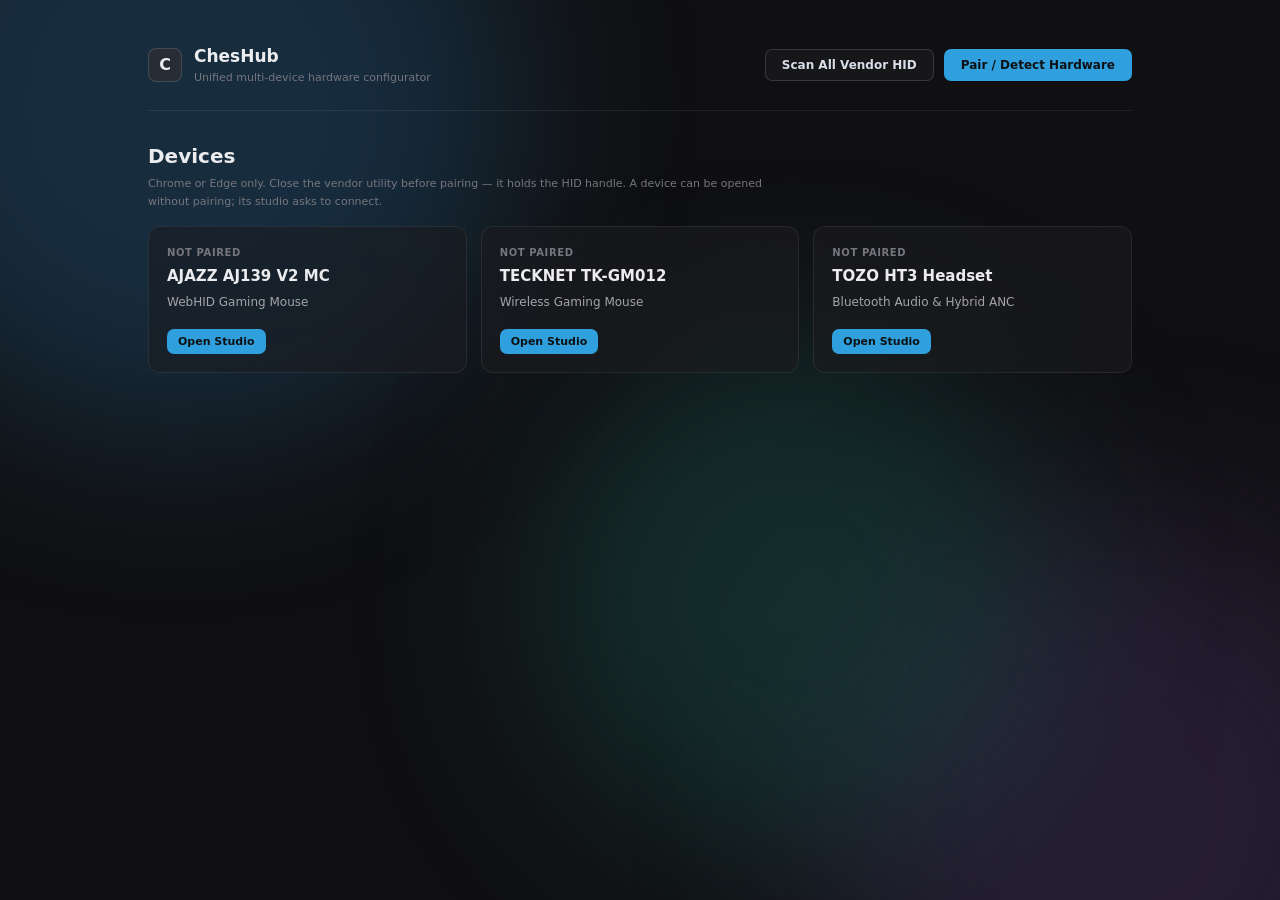
==== commit fb30b617: "Extract shared studio shell and theme into assets Move the common sidebar, header, panel and lock-sc" ====
--- a/index.html
+++ b/index.html
@@ -6,7 +6,8 @@
   <meta name="theme-color" content="#101012">
   <link rel="icon" href="data:image/svg+xml,%3Csvg xmlns='http://www.w3.org/2000/svg' viewBox='0 0 32 32'%3E%3Crect width='32' height='32' rx='9' fill='%232f9fdd'/%3E%3Ctext x='16' y='23' font-family='Segoe UI,Arial' font-size='19' font-weight='700' text-anchor='middle' fill='%230d1114'%3EC%3C/text%3E%3C/svg%3E">
   <title>ChesHub | Peripheral Hub</title>
-  <link rel="stylesheet" href="css/hub.css">
+  <link rel="stylesheet" href="assets/css/base.css">
+  <link rel="stylesheet" href="assets/css/hub.css">
 </head>
 <body>
 
@@ -45,209 +46,9 @@
 
   <div id="toast-container"></div>
 
-  <script src="js/devices.js"></script>
-  <script>
-    (function applySharedWallpaper() {
-      try {
-        const saved = JSON.parse(localStorage.getItem("cheshub.wallpaper") || "null");
-        if (!saved) return;
-        if (saved.motion === false) document.body.classList.add("wp-static");
-        if (saved.image) {
-          document.body.classList.add("wp-image");
-          const layer = document.getElementById("wallpaper");
-          if (layer) layer.style.backgroundImage = 'url("' + saved.image + '")';
-        }
-      } catch (err) { /* ignore */ }
-    })();
-  </script>
+  <script src="assets/js/devices.js"></script>
+  <script src="assets/js/theme.js"></script>
 
-  <script>
-    const REGISTRY = window.CHESHUB_DEVICES || [];
-
-    function showToast(message) {
-      const container = document.getElementById("toast-container");
-      if (!container) return;
-      const toast = document.createElement("div");
-      toast.className = "toast";
-      toast.textContent = message;
-      container.appendChild(toast);
-      setTimeout(() => toast.remove(), 2800);
-    }
-
-    // A registry filter may specify any subset of vendorId / productId /
-    // usagePage / usage. Anything unspecified is a wildcard.
-    function registryMatch(device) {
-      return REGISTRY.find((r) => (r.filters || []).some((f) => {
-        if (f.namePrefix !== undefined) return false;
-        if (f.vendorId !== undefined && f.vendorId !== device.vendorId) return false;
-        if (f.productId !== undefined && f.productId !== device.productId) return false;
-        if (f.usagePage === undefined) return true;
-        return (device.collections || []).some((c) =>
-          c.usagePage === f.usagePage && (f.usage === undefined || c.usage === f.usage));
-      }));
-    }
-
-    function renderDevices(onlineIds) {
-      const grid = document.getElementById("devices-grid");
-      grid.innerHTML = REGISTRY.map((r) => `
-        <article class="device-card${onlineIds.has(r.id) ? " online" : ""}"
-                 data-path="${r.path}" role="link" tabindex="0">
-          <div class="card-status">${onlineIds.has(r.id) ? "Online" : "Not paired"}</div>
-          <div class="card-name">${r.name}</div>
-          <div class="card-desc">${r.type}</div>
-          <button class="btn-primary small" type="button">Open Studio</button>
-        </article>`).join("");
-
-      grid.querySelectorAll(".device-card").forEach((card) => {
-        const open = () => { location.href = card.dataset.path; };
-        card.addEventListener("click", open);
-        card.addEventListener("keydown", (event) => {
-          if (event.key === "Enter" || event.key === " ") {
-            event.preventDefault();
-            open();
-          }
-        });
-      });
-    }
-
-    async function checkPairedDevices() {
-      const onlineIds = new Set();
-
-      if (navigator.hid) {
-        try {
-          const paired = await navigator.hid.getDevices();
-          paired.forEach((device) => {
-            const match = registryMatch(device);
-            if (match) onlineIds.add(match.id);
-          });
-        } catch (err) { /* permission denied */ }
-      }
-
-      if (navigator.serial) {
-        try {
-          const ports = await navigator.serial.getPorts();
-          if (ports.length > 0) onlineIds.add("tozo-ht3");
-        } catch (err) { /* permission denied */ }
-      }
-
-      renderDevices(onlineIds);
-    }
-
-    function showProtocolSelection() {
-      return new Promise((resolve) => {
-        const overlay = document.createElement("div");
-        overlay.className = "modal-overlay";
-        overlay.innerHTML = `
-          <div class="modal-card" role="dialog" aria-modal="true" aria-label="Select connection type">
-            <div class="modal-title">Select connection type</div>
-            <button class="btn-primary" id="btn-hid" type="button">WebHID</button>
-            <button class="btn-ghost" id="btn-serial" type="button">Serial (RFCOMM)</button>
-          </div>`;
-        document.body.appendChild(overlay);
-
-        const finish = (value) => {
-          document.removeEventListener("keydown", onKey);
-          overlay.remove();
-          resolve(value);
-        };
-        const onKey = (event) => { if (event.key === "Escape") finish(null); };
-
-        overlay.querySelector("#btn-hid").onclick = () => finish("hid");
-        overlay.querySelector("#btn-serial").onclick = () => finish("serial");
-        overlay.addEventListener("click", (event) => {
-          if (event.target === overlay) finish(null);
-        });
-        document.addEventListener("keydown", onKey);
-      });
-    }
-
-    async function pairViaHID() {
-      try {
-        // Build HID filters from the registry, dropping serial-only entries.
-        const allFilters = [];
-        REGISTRY.forEach((r) => {
-          (r.filters || []).forEach((f) => {
-            const filter = {};
-            if (f.vendorId !== undefined) filter.vendorId = f.vendorId;
-            if (f.productId !== undefined) filter.productId = f.productId;
-            if (f.usagePage !== undefined) filter.usagePage = f.usagePage;
-            if (f.usage !== undefined) filter.usage = f.usage;
-            if (Object.keys(filter).length > 0) allFilters.push(filter);
-          });
-        });
-
-        const devices = await navigator.hid.requestDevice({ filters: allFilters });
-        if (devices && devices.length) {
-          if (!devices[0].opened) await devices[0].open();
-          await checkPairedDevices();
-        }
-      } catch (err) {
-        showToast("HID pairing failed or was cancelled");
-      }
-    }
-
-    async function pairViaSerial() {
-      if (!navigator.serial) {
-        showToast("Serial API is not available in this browser");
-        return;
-      }
-      try {
-        const port = await navigator.serial.requestPort();
-        await port.open({ baudRate: 115200 });
-        await checkPairedDevices();
-      } catch (err) {
-        showToast("Serial pairing failed or was cancelled");
-      }
-    }
-
-    document.getElementById("btn-scan").addEventListener("click", async () => {
-      const choice = await showProtocolSelection();
-      if (choice === "hid") await pairViaHID();
-      else if (choice === "serial") await pairViaSerial();
-    });
-
-    // Fallback for devices the registry filters do not match: list every
-    // vendor-defined HID collection and report what was picked.
-    document.getElementById("btn-scan-vendor").addEventListener("click", async () => {
-      if (!navigator.hid) return showToast("WebHID is not available — use Chrome or Edge");
-      const filters = [];
-      for (let page = 0xFF00; page <= 0xFFFF; page++) filters.push({ usagePage: page });
-      try {
-        const devices = await navigator.hid.requestDevice({ filters });
-        if (!devices.length) return;
-        const device = devices[0];
-        const match = registryMatch(device);
-        if (match) {
-          await checkPairedDevices();
-          location.href = match.path;
-          return;
-        }
-        const pages = (device.collections || []).map((c) =>
-          `  usagePage 0x${c.usagePage.toString(16).toUpperCase()} / usage 0x${c.usage.toString(16).toUpperCase()}`);
-        const out = document.getElementById("scan-result");
-        out.hidden = false;
-        out.textContent = [
-          "Unregistered device — please report this:",
-          `product    ${device.productName || "(unnamed)"}`,
-          `vendorId   0x${device.vendorId.toString(16).toUpperCase()}`,
-          `productId  0x${device.productId.toString(16).toUpperCase()}`,
-          "collections:",
-          ...pages
-        ].join("\n");
-      } catch (err) {
-        showToast("Scan cancelled");
-      }
-    });
-
-    window.addEventListener("DOMContentLoaded", checkPairedDevices);
-    if (navigator.hid) {
-      navigator.hid.onconnect = checkPairedDevices;
-      navigator.hid.ondisconnect = checkPairedDevices;
-    }
-    if (navigator.serial) {
-      navigator.serial.onconnect = checkPairedDevices;
-      navigator.serial.ondisconnect = checkPairedDevices;
-    }
-  </script>
+  <script src="assets/js/hub.js"></script>
 </body>
 </html>
--- a/assets/css/base.css
+++ b/assets/css/base.css
@@ -0,0 +1,388 @@
+/* ChesHub — shared design tokens, backdrop and form controls */
+
+:root {
+  --bg: #101012;
+  --bg-soft: rgba(23, 23, 26, 0.72);
+  --sidebar: rgba(24, 24, 27, 0.68);
+  --surface: rgba(28, 28, 31, 0.62);
+  --surface-2: rgba(36, 36, 40, 0.66);
+  --surface-3: rgba(46, 46, 51, 0.72);
+  --border: rgba(255, 255, 255, 0.075);
+  --border-strong: rgba(255, 255, 255, 0.14);
+  --text: #ececee;
+  --text-dim: #a4a4aa;
+  --text-muted: #76767d;
+  --accent: #2f9fdd;
+  --accent-strong: #4bb0e6;
+  --danger: #e05561;
+  --radius-lg: 12px;
+  --radius-md: 10px;
+  --radius-sm: 7px;
+  --shadow-lg: 0 18px 40px rgba(0, 0, 0, 0.4);
+  --glass-blur: blur(22px) saturate(135%);
+  --font: "Segoe UI", "Inter", system-ui, -apple-system, Roboto, "Helvetica Neue", Arial, sans-serif;
+}
+
+* { box-sizing: border-box; margin: 0; padding: 0; }
+
+[hidden] { display: none !important; }
+
+/* ------------------------------------------------------- backdrop layers */
+
+.ambient {
+  position: fixed;
+  inset: 0;
+  z-index: -2;
+  overflow: hidden;
+  background: var(--bg);
+}
+
+.ambient-blob {
+  position: absolute;
+  display: block;
+  border-radius: 50%;
+  filter: blur(90px);
+  opacity: 0.5;
+  will-change: transform;
+}
+
+.blob-a {
+  width: 52vw;
+  height: 52vw;
+  left: -12vw;
+  top: -18vw;
+  background: #1e4a6b;
+  animation: drift-a 34s ease-in-out infinite alternate;
+}
+
+.blob-b {
+  width: 46vw;
+  height: 46vw;
+  right: -10vw;
+  bottom: -16vw;
+  background: #3b2a52;
+  animation: drift-b 42s ease-in-out infinite alternate;
+}
+
+.blob-c {
+  width: 40vw;
+  height: 40vw;
+  left: 42vw;
+  top: 38vh;
+  background: #184a45;
+  animation: drift-c 50s ease-in-out infinite alternate;
+}
+
+body.wp-static .ambient-blob { animation-play-state: paused; }
+
+@keyframes drift-a {
+  from { transform: translate3d(0, 0, 0) scale(1); }
+  to { transform: translate3d(8vw, 6vh, 0) scale(1.15); }
+}
+
+@keyframes drift-b {
+  from { transform: translate3d(0, 0, 0) scale(1.1); }
+  to { transform: translate3d(-7vw, -5vh, 0) scale(1); }
+}
+
+@keyframes drift-c {
+  from { transform: translate3d(0, 0, 0) scale(0.95); }
+  to { transform: translate3d(-9vw, 7vh, 0) scale(1.2); }
+}
+
+.wallpaper {
+  position: fixed;
+  inset: 0;
+  z-index: -1;
+  display: none;
+  background-position: center;
+  background-size: cover;
+  background-repeat: no-repeat;
+}
+
+.wallpaper::after {
+  content: "";
+  position: absolute;
+  inset: 0;
+  background: rgba(9, 9, 11, 0.5);
+}
+
+body.wp-image .wallpaper { display: block; }
+body.wp-image .ambient { display: none; }
+
+body.wp-image:not(.wp-static) .wallpaper {
+  animation: wallpaper-pan 60s ease-in-out infinite alternate;
+  will-change: transform;
+}
+
+@keyframes wallpaper-pan {
+  from { transform: scale(1.06) translate3d(-1%, -1%, 0); }
+  to { transform: scale(1.14) translate3d(1%, 1%, 0); }
+}
+
+@media (prefers-reduced-motion: reduce) {
+  .ambient-blob,
+  body.wp-image:not(.wp-static) .wallpaper { animation: none; }
+}
+
+/* ---------------------------------------------------------------- base */
+
+::selection { background: rgba(47, 159, 221, 0.28); }
+
+::-webkit-scrollbar { width: 10px; height: 10px; }
+::-webkit-scrollbar-track { background: transparent; }
+::-webkit-scrollbar-thumb {
+  background: #33333a;
+  border: 2px solid transparent;
+  border-radius: 999px;
+  background-clip: padding-box;
+}
+::-webkit-scrollbar-thumb:hover { background: #44444c; background-clip: padding-box; }
+
+body {
+  background: var(--bg);
+  color: var(--text);
+  font-family: var(--font);
+  font-size: 13px;
+  line-height: 1.5;
+  -webkit-font-smoothing: antialiased;
+}
+
+button, input, select, textarea { font-family: inherit; }
+button { color: inherit; }
+a { color: var(--accent); text-decoration: none; }
+a:hover { text-decoration: underline; }
+
+code {
+  background: rgba(255, 255, 255, 0.06);
+  border: 1px solid var(--border);
+  border-radius: 4px;
+  padding: 1px 5px;
+  font-size: 11px;
+  color: #a9c8dd;
+}
+
+.accent { color: var(--accent); }
+
+:focus-visible { outline: 2px solid var(--accent); outline-offset: 2px; }
+
+/* --------------------------------------------------------------- buttons */
+
+.btn-primary,
+.btn-ghost {
+  display: inline-flex;
+  align-items: center;
+  justify-content: center;
+  gap: 6px;
+  padding: 9px 16px;
+  border-radius: var(--radius-sm);
+  font-size: 12px;
+  font-weight: 600;
+  line-height: 1;
+  white-space: nowrap;
+  cursor: pointer;
+  transition: background 0.18s ease, border-color 0.18s ease, color 0.18s ease, transform 0.12s ease;
+}
+
+.btn-primary {
+  background: var(--accent);
+  color: #0d1114;
+  border: 1px solid transparent;
+}
+.btn-primary:hover { background: var(--accent-strong); }
+.btn-primary:active { transform: translateY(1px); }
+
+.btn-ghost {
+  background: var(--surface);
+  color: #d8dee8;
+  border: 1px solid var(--border-strong);
+}
+.btn-ghost:hover { background: var(--surface-3); border-color: var(--border-strong); color: var(--text); }
+.btn-ghost:active { transform: translateY(1px); }
+
+.btn-ghost.small,
+.btn-primary.small { padding: 6px 10px; font-size: 11px; border-radius: 7px; }
+
+button:disabled { opacity: 0.45; cursor: not-allowed; }
+
+/* ------------------------------------------------------------ form bits */
+
+.inline-label {
+  font-size: 10px;
+  font-weight: 600;
+  letter-spacing: 0.8px;
+  text-transform: uppercase;
+  color: var(--text-muted);
+}
+
+.select-compact,
+.input-compact {
+  background: var(--surface-2);
+  color: var(--text);
+  border: 1px solid var(--border-strong);
+  border-radius: var(--radius-sm);
+  padding: 8px 10px;
+  font-size: 12px;
+  transition: border-color 0.18s ease;
+}
+.select-compact:focus,
+.input-compact:focus {
+  outline: none;
+  border-color: var(--accent);
+}
+.select-compact { cursor: pointer; min-width: 76px; }
+
+.select-compact,
+.btn-anchor select {
+  appearance: none;
+  -webkit-appearance: none;
+  background-image: url("data:image/svg+xml,%3Csvg xmlns='http://www.w3.org/2000/svg' width='12' height='8' viewBox='0 0 12 8'%3E%3Cpath d='M1 1l5 5 5-5' fill='none' stroke='%239aa4b4' stroke-width='1.6' stroke-linecap='round' stroke-linejoin='round'/%3E%3C/svg%3E");
+  background-repeat: no-repeat;
+  background-position: right 9px center;
+  padding-right: 28px;
+}
+
+.form-row {
+  display: flex;
+  align-items: center;
+  justify-content: space-between;
+  gap: 20px;
+  padding: 14px 0;
+  border-bottom: 1px solid var(--border);
+}
+.form-row:last-of-type { border-bottom: none; }
+.form-info { flex: 1; min-width: 0; }
+.form-label { font-size: 13px; font-weight: 600; color: var(--text); }
+.form-hint { margin-top: 2px; font-size: 11px; color: var(--text-muted); }
+
+.toggle { position: relative; display: inline-block; width: 42px; height: 24px; flex: none; }
+.toggle input { opacity: 0; width: 0; height: 0; }
+.toggle .slider {
+  position: absolute;
+  inset: 0;
+  background: #2a2f39;
+  border-radius: 999px;
+  cursor: pointer;
+  transition: background 0.2s ease;
+}
+.toggle .slider::before {
+  content: "";
+  position: absolute;
+  width: 18px;
+  height: 18px;
+  left: 3px;
+  top: 3px;
+  border-radius: 50%;
+  background: #8b95a5;
+  transition: transform 0.2s ease, background 0.2s ease;
+}
+.toggle input:checked + .slider { background: var(--accent); }
+.toggle input:checked + .slider::before { transform: translateX(18px); background: #041017; }
+
+.segmented {
+  display: inline-flex;
+  gap: 4px;
+  padding: 4px;
+  background: var(--surface-2);
+  border: 1px solid var(--border);
+  border-radius: 10px;
+}
+
+.seg-btn {
+  padding: 7px 14px;
+  background: transparent;
+  border: none;
+  border-radius: 7px;
+  color: var(--text-dim);
+  font-size: 12px;
+  font-weight: 600;
+  cursor: pointer;
+  transition: background 0.18s ease, color 0.18s ease;
+}
+.seg-btn:hover { color: var(--text); }
+.seg-btn.active { background: var(--accent); color: #0d1114; }
+
+.slider-wrap { display: flex; align-items: center; gap: 12px; }
+
+input[type="range"] {
+  -webkit-appearance: none;
+  appearance: none;
+  flex: 1;
+  height: 4px;
+  background: #2e2e33;
+  border-radius: 999px;
+  cursor: pointer;
+}
+input[type="range"]::-webkit-slider-thumb {
+  -webkit-appearance: none;
+  appearance: none;
+  width: 14px;
+  height: 14px;
+  border-radius: 50%;
+  background: var(--accent);
+  border: 2px solid var(--bg);
+  box-shadow: 0 0 0 1px var(--accent);
+}
+input[type="range"]::-moz-range-thumb {
+  width: 14px;
+  height: 14px;
+  border-radius: 50%;
+  background: var(--accent);
+  border: 2px solid var(--bg);
+  box-shadow: 0 0 0 1px var(--accent);
+}
+
+.val-badge {
+  min-width: 66px;
+  padding: 5px 8px;
+  background: var(--surface-2);
+  border: 1px solid var(--border);
+  border-radius: 6px;
+  font-size: 12px;
+  font-weight: 600;
+  color: var(--text);
+  text-align: right;
+}
+
+input[type="color"].color-chip {
+  width: 32px;
+  height: 32px;
+  padding: 0;
+  background: transparent;
+  border: 1px solid var(--border-strong);
+  border-radius: var(--radius-sm);
+  cursor: pointer;
+}
+input[type="color"].color-chip::-webkit-color-swatch-wrapper { padding: 3px; }
+input[type="color"].color-chip::-webkit-color-swatch { border: none; border-radius: 5px; }
+input[type="color"].color-chip::-moz-color-swatch { border: none; border-radius: 5px; }
+
+/* ------------------------------------------------------------------ toast */
+
+#toast-container {
+  position: fixed;
+  right: 20px;
+  bottom: 20px;
+  z-index: 9999;
+  display: flex;
+  flex-direction: column;
+  gap: 8px;
+  pointer-events: none;
+}
+
+.toast {
+  padding: 11px 14px;
+  background: var(--surface-3);
+  border: 1px solid var(--border-strong);
+  border-left: 3px solid var(--accent);
+  border-radius: var(--radius-sm);
+  color: var(--text);
+  font-size: 12px;
+  box-shadow: 0 10px 24px rgba(0, 0, 0, 0.35);
+  animation: toast-in 0.2s ease;
+}
+
+@keyframes toast-in {
+  from { opacity: 0; transform: translateY(8px); }
+  to { opacity: 1; transform: translateY(0); }
+}
--- a/assets/css/hub.css
+++ b/assets/css/hub.css
@@ -0,0 +1,157 @@
+/* ChesHub — hub page layout */
+
+body { min-height: 100vh; }
+
+.hub-container {
+  position: relative;
+  width: 100%;
+  max-width: 1040px;
+  margin: 0 auto;
+  padding: 44px 28px 64px;
+}
+
+.hub-header {
+  display: flex;
+  align-items: center;
+  justify-content: space-between;
+  gap: 20px;
+  padding-bottom: 24px;
+  border-bottom: 1px solid var(--border);
+}
+
+.hub-brand { display: flex; align-items: center; gap: 12px; }
+
+.brand-mark {
+  width: 34px;
+  height: 34px;
+  flex: none;
+  display: grid;
+  place-items: center;
+  border-radius: 8px;
+  background: var(--surface-3);
+  border: 1px solid var(--border-strong);
+  font-size: 16px;
+  font-weight: 600;
+  color: var(--text);
+}
+
+.brand-name { font-size: 17px; font-weight: 600; color: var(--text); }
+.subtitle { font-size: 11px; color: var(--text-muted); }
+
+.header-actions { display: flex; flex-wrap: wrap; gap: 10px; }
+
+.hub-intro { margin: 30px 0 16px; }
+
+.page-title { font-size: 20px; font-weight: 600; color: var(--text); }
+
+.hint-line {
+  max-width: 620px;
+  margin-top: 4px;
+  font-size: 11px;
+  line-height: 1.6;
+  color: var(--text-muted);
+}
+
+.devices-grid {
+  display: grid;
+  grid-template-columns: repeat(auto-fill, minmax(250px, 1fr));
+  gap: 14px;
+}
+
+.device-card {
+  display: flex;
+  flex-direction: column;
+  gap: 5px;
+  padding: 18px;
+  background: var(--surface);
+  backdrop-filter: var(--glass-blur);
+  -webkit-backdrop-filter: var(--glass-blur);
+  border: 1px solid var(--border);
+  border-radius: var(--radius-lg);
+  cursor: pointer;
+  transition: border-color 0.18s ease, background 0.18s ease;
+}
+
+.device-card:hover,
+.device-card:focus-visible {
+  border-color: var(--border-strong);
+  background: rgba(38, 38, 42, 0.7);
+}
+
+.card-status {
+  font-size: 10px;
+  font-weight: 600;
+  letter-spacing: 0.6px;
+  text-transform: uppercase;
+  color: var(--text-muted);
+}
+
+.device-card.online .card-status { color: var(--accent); }
+
+.card-name { font-size: 15px; font-weight: 600; color: var(--text); }
+.card-desc { font-size: 12px; color: var(--text-dim); }
+
+.device-card .btn-primary { margin-top: 13px; align-self: flex-start; }
+
+.scan-result {
+  margin-top: 16px;
+  padding: 12px 14px;
+  background: rgba(11, 13, 17, 0.72);
+  border: 1px solid var(--border);
+  border-left: 3px solid var(--accent);
+  border-radius: var(--radius-sm);
+  font-family: ui-monospace, SFMono-Regular, Consolas, "Liberation Mono", monospace;
+  font-size: 11px;
+  line-height: 1.6;
+  color: var(--text-dim);
+  text-align: left;
+  white-space: pre-wrap;
+  overflow-x: auto;
+}
+
+/* ----------------------------------------------------------------- modal */
+
+.modal-overlay {
+  position: fixed;
+  inset: 0;
+  z-index: 1000;
+  display: flex;
+  align-items: center;
+  justify-content: center;
+  padding: 20px;
+  background: rgba(8, 8, 10, 0.6);
+  backdrop-filter: blur(6px);
+  -webkit-backdrop-filter: blur(6px);
+}
+
+.modal-card {
+  width: min(340px, 100%);
+  padding: 24px;
+  background: rgba(28, 28, 31, 0.92);
+  border: 1px solid var(--border-strong);
+  border-radius: var(--radius-lg);
+  backdrop-filter: var(--glass-blur);
+  -webkit-backdrop-filter: var(--glass-blur);
+}
+
+.modal-title {
+  margin-bottom: 16px;
+  font-size: 15px;
+  font-weight: 600;
+  color: var(--text);
+  text-align: center;
+}
+
+.modal-card .btn-primary,
+.modal-card .btn-ghost { width: 100%; margin-top: 8px; }
+
+/* ------------------------------------------------------------ responsive */
+
+@media (max-width: 720px) {
+  .hub-container { padding: 28px 18px 48px; }
+  .hub-header { flex-direction: column; align-items: flex-start; }
+  .header-actions { width: 100%; }
+  .header-actions .btn-primary,
+  .header-actions .btn-ghost { flex: 1; }
+  .devices-grid { grid-template-columns: 1fr; }
+}
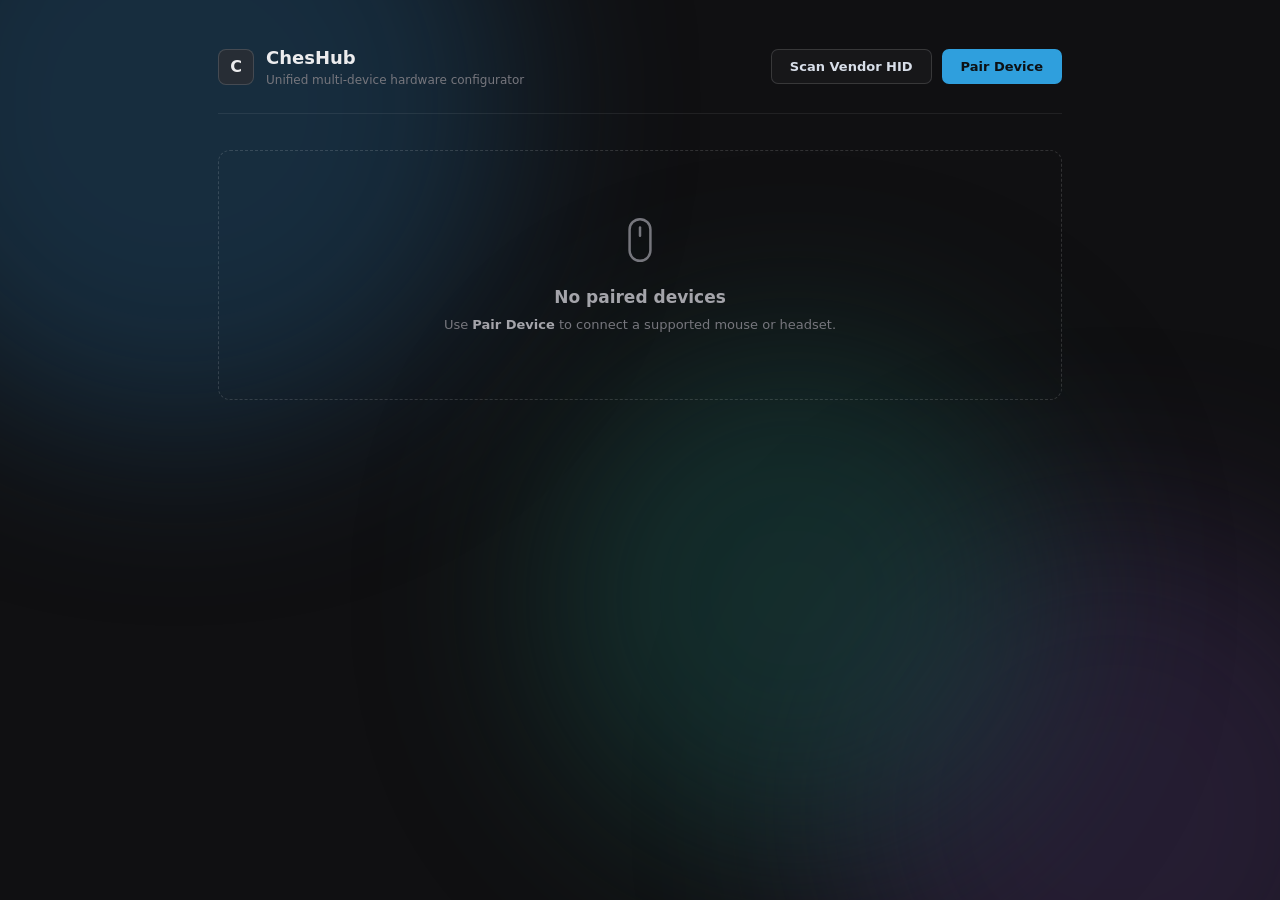
==== commit 440abfc0: "Add wallpaper presets and paid-device hub UI - Add five built-in wallpaper palettes selectable in th" ====
--- a/index.html
+++ b/index.html
@@ -28,19 +28,13 @@
         </div>
       </div>
       <div class="header-actions">
-        <button class="btn-ghost" id="btn-scan-vendor" type="button">Scan All Vendor HID</button>
-        <button class="btn-primary" id="btn-scan" type="button">Pair / Detect Hardware</button>
+        <button class="btn-ghost" id="btn-scan-vendor" type="button">Scan Vendor HID</button>
+        <button class="btn-primary" id="btn-scan" type="button">Pair Device</button>
       </div>
     </header>
 
-    <div class="hub-intro">
-      <div class="page-title">Devices</div>
-      <p class="hint-line">Chrome or Edge only. Close the vendor utility before pairing —
-        it holds the HID handle. A device can be opened without pairing; its studio asks
-        to connect.</p>
-    </div>
-
     <div class="devices-grid" id="devices-grid"></div>
+    <div class="hub-more" id="hub-more"></div>
     <pre class="scan-result" id="scan-result" hidden></pre>
   </div>
 
--- a/assets/css/base.css
+++ b/assets/css/base.css
@@ -20,8 +20,18 @@
   --radius-sm: 7px;
   --shadow-lg: 0 18px 40px rgba(0, 0, 0, 0.4);
   --glass-blur: blur(22px) saturate(135%);
+  --wp-a: #1e4a6b;
+  --wp-b: #3b2a52;
+  --wp-c: #184a45;
   --font: "Segoe UI", "Inter", system-ui, -apple-system, Roboto, "Helvetica Neue", Arial, sans-serif;
 }
+
+/* Built-in wallpaper palettes. */
+body[data-wp="aurora"], .wallpaper-swatch[data-preset="aurora"] { --wp-a: #1e4a6b; --wp-b: #3b2a52; --wp-c: #184a45; }
+body[data-wp="ocean"], .wallpaper-swatch[data-preset="ocean"] { --wp-a: #154a66; --wp-b: #1e3b5c; --wp-c: #123f4a; }
+body[data-wp="sunset"], .wallpaper-swatch[data-preset="sunset"] { --wp-a: #6e2f44; --wp-b: #4a2545; --wp-c: #6b4423; }
+body[data-wp="forest"], .wallpaper-swatch[data-preset="forest"] { --wp-a: #1c4a38; --wp-b: #233f4a; --wp-c: #3f4a1e; }
+body[data-wp="graphite"], .wallpaper-swatch[data-preset="graphite"] { --wp-a: #30353b; --wp-b: #383840; --wp-c: #242629; }
 
 * { box-sizing: border-box; margin: 0; padding: 0; }
 
@@ -51,7 +61,7 @@
   height: 52vw;
   left: -12vw;
   top: -18vw;
-  background: #1e4a6b;
+  background: var(--wp-a);
   animation: drift-a 34s ease-in-out infinite alternate;
 }
 
@@ -60,7 +70,7 @@
   height: 46vw;
   right: -10vw;
   bottom: -16vw;
-  background: #3b2a52;
+  background: var(--wp-b);
   animation: drift-b 42s ease-in-out infinite alternate;
 }
 
@@ -69,7 +79,7 @@
   height: 40vw;
   left: 42vw;
   top: 38vh;
-  background: #184a45;
+  background: var(--wp-c);
   animation: drift-c 50s ease-in-out infinite alternate;
 }
 
@@ -143,7 +153,7 @@
   background: var(--bg);
   color: var(--text);
   font-family: var(--font);
-  font-size: 13px;
+  font-size: 14px;
   line-height: 1.5;
   -webkit-font-smoothing: antialiased;
 }
@@ -158,7 +168,7 @@
   border: 1px solid var(--border);
   border-radius: 4px;
   padding: 1px 5px;
-  font-size: 11px;
+  font-size: 12px;
   color: #a9c8dd;
 }
 
@@ -174,9 +184,9 @@
   align-items: center;
   justify-content: center;
   gap: 6px;
-  padding: 9px 16px;
+  padding: 10px 18px;
   border-radius: var(--radius-sm);
-  font-size: 12px;
+  font-size: 13px;
   font-weight: 600;
   line-height: 1;
   white-space: nowrap;
@@ -201,14 +211,14 @@
 .btn-ghost:active { transform: translateY(1px); }
 
 .btn-ghost.small,
-.btn-primary.small { padding: 6px 10px; font-size: 11px; border-radius: 7px; }
+.btn-primary.small { padding: 7px 11px; font-size: 12px; border-radius: 7px; }
 
 button:disabled { opacity: 0.45; cursor: not-allowed; }
 
 /* ------------------------------------------------------------ form bits */
 
 .inline-label {
-  font-size: 10px;
+  font-size: 11px;
   font-weight: 600;
   letter-spacing: 0.8px;
   text-transform: uppercase;
@@ -221,8 +231,8 @@
   color: var(--text);
   border: 1px solid var(--border-strong);
   border-radius: var(--radius-sm);
-  padding: 8px 10px;
-  font-size: 12px;
+  padding: 9px 11px;
+  font-size: 13px;
   transition: border-color 0.18s ease;
 }
 .select-compact:focus,
@@ -252,8 +262,8 @@
 }
 .form-row:last-of-type { border-bottom: none; }
 .form-info { flex: 1; min-width: 0; }
-.form-label { font-size: 13px; font-weight: 600; color: var(--text); }
-.form-hint { margin-top: 2px; font-size: 11px; color: var(--text-muted); }
+.form-label { font-size: 14px; font-weight: 600; color: var(--text); }
+.form-hint { margin-top: 2px; font-size: 12px; color: var(--text-muted); }
 
 .toggle { position: relative; display: inline-block; width: 42px; height: 24px; flex: none; }
 .toggle input { opacity: 0; width: 0; height: 0; }
@@ -289,12 +299,12 @@
 }
 
 .seg-btn {
-  padding: 7px 14px;
+  padding: 8px 15px;
   background: transparent;
   border: none;
   border-radius: 7px;
   color: var(--text-dim);
-  font-size: 12px;
+  font-size: 13px;
   font-weight: 600;
   cursor: pointer;
   transition: background 0.18s ease, color 0.18s ease;
@@ -333,12 +343,12 @@
 }
 
 .val-badge {
-  min-width: 66px;
+  min-width: 72px;
   padding: 5px 8px;
   background: var(--surface-2);
   border: 1px solid var(--border);
   border-radius: 6px;
-  font-size: 12px;
+  font-size: 13px;
   font-weight: 600;
   color: var(--text);
   text-align: right;
@@ -377,7 +387,7 @@
   border-left: 3px solid var(--accent);
   border-radius: var(--radius-sm);
   color: var(--text);
-  font-size: 12px;
+  font-size: 13px;
   box-shadow: 0 10px 24px rgba(0, 0, 0, 0.35);
   animation: toast-in 0.2s ease;
 }
@@ -386,3 +396,32 @@
   from { opacity: 0; transform: translateY(8px); }
   to { opacity: 1; transform: translateY(0); }
 }
+
+/* ------------------------------------------------------- browser support */
+
+.support-gate {
+  position: fixed;
+  inset: 0;
+  z-index: 10000;
+  display: flex;
+  align-items: center;
+  justify-content: center;
+  padding: 24px;
+  background: rgba(9, 9, 11, 0.86);
+  backdrop-filter: blur(10px);
+  -webkit-backdrop-filter: blur(10px);
+}
+
+.support-card {
+  width: min(420px, 100%);
+  padding: 32px;
+  text-align: center;
+  background: rgba(28, 28, 31, 0.95);
+  border: 1px solid var(--border-strong);
+  border-radius: var(--radius-lg);
+  box-shadow: var(--shadow-lg);
+}
+
+.support-title { margin-bottom: 8px; font-size: 18px; font-weight: 600; color: var(--text); }
+.support-text { margin-bottom: 20px; font-size: 13px; line-height: 1.6; color: var(--text-dim); }
+.support-card .btn-primary:hover { text-decoration: none; }
--- a/assets/css/hub.css
+++ b/assets/css/hub.css
@@ -5,7 +5,7 @@
 .hub-container {
   position: relative;
   width: 100%;
-  max-width: 1040px;
+  max-width: 900px;
   margin: 0 auto;
   padding: 44px 28px 64px;
 }
@@ -22,8 +22,8 @@
 .hub-brand { display: flex; align-items: center; gap: 12px; }
 
 .brand-mark {
-  width: 34px;
-  height: 34px;
+  width: 36px;
+  height: 36px;
   flex: none;
   display: grid;
   place-items: center;
@@ -35,63 +35,134 @@
   color: var(--text);
 }
 
-.brand-name { font-size: 17px; font-weight: 600; color: var(--text); }
-.subtitle { font-size: 11px; color: var(--text-muted); }
+.brand-name { font-size: 18px; font-weight: 600; color: var(--text); }
+.subtitle { font-size: 12px; color: var(--text-muted); }
 
 .header-actions { display: flex; flex-wrap: wrap; gap: 10px; }
 
-.hub-intro { margin: 30px 0 16px; }
-
-.page-title { font-size: 20px; font-weight: 600; color: var(--text); }
-
-.hint-line {
-  max-width: 620px;
-  margin-top: 4px;
-  font-size: 11px;
-  line-height: 1.6;
-  color: var(--text-muted);
-}
-
 .devices-grid {
-  display: grid;
-  grid-template-columns: repeat(auto-fill, minmax(250px, 1fr));
+  display: flex;
+  flex-wrap: wrap;
+  justify-content: center;
+  align-items: stretch;
+  gap: 22px;
+  margin-top: 36px;
+}
+
+.device-card {
+  width: min(360px, 100%);
+  display: flex;
+  flex-direction: column;
   gap: 14px;
-}
-
-.device-card {
-  display: flex;
-  flex-direction: column;
-  gap: 5px;
-  padding: 18px;
+  padding: 16px;
   background: var(--surface);
   backdrop-filter: var(--glass-blur);
   -webkit-backdrop-filter: var(--glass-blur);
   border: 1px solid var(--border);
   border-radius: var(--radius-lg);
   cursor: pointer;
-  transition: border-color 0.18s ease, background 0.18s ease;
+  transition: border-color 0.18s ease, background 0.18s ease, transform 0.18s ease;
 }
 
 .device-card:hover,
 .device-card:focus-visible {
   border-color: var(--border-strong);
   background: rgba(38, 38, 42, 0.7);
-}
-
-.card-status {
+  transform: translateY(-2px);
+}
+
+.card-name {
+  padding: 0 4px 4px;
+  font-size: 18px;
+  font-weight: 600;
+  text-align: center;
+  color: var(--text);
+}
+
+.device-art {
+  position: relative;
+  height: 280px;
+  margin: 0;
+  display: grid;
+  place-items: center;
+  border: 1px solid var(--border);
+  border-radius: 8px;
+  overflow: hidden;
+  background:
+    radial-gradient(60% 70% at 50% 40%, rgba(47, 159, 221, 0.16), transparent 72%),
+    rgba(255, 255, 255, 0.03);
+}
+
+.device-indicators {
+  position: absolute;
+  top: 8px;
+  right: 8px;
+  display: flex;
+  flex-direction: column;
+  align-items: flex-end;
+  gap: 5px;
+}
+
+.indicator {
+  padding: 3px 8px;
+  border-radius: 999px;
+  background: rgba(10, 10, 12, 0.72);
+  border: 1px solid var(--border);
+  backdrop-filter: blur(8px);
+  -webkit-backdrop-filter: blur(8px);
   font-size: 10px;
   font-weight: 600;
-  letter-spacing: 0.6px;
-  text-transform: uppercase;
+  letter-spacing: 0.3px;
+  color: var(--text-dim);
+}
+
+.indicator.battery-low { color: var(--danger); border-color: rgba(224, 85, 97, 0.4); }
+
+.device-art img {
+  max-width: 100%;
+  max-height: 258px;
+  object-fit: contain;
+  filter: drop-shadow(0 12px 22px rgba(0, 0, 0, 0.45));
+  transition: transform 0.25s ease;
+}
+
+.device-card:hover .device-art img { transform: scale(1.04); }
+
+.device-glyph {
+  width: 96px;
+  height: 96px;
+  fill: none;
+  stroke: var(--text-muted);
+  stroke-width: 1.1;
+  stroke-linecap: round;
+  stroke-linejoin: round;
+}
+
+.hub-more { display: flex; justify-content: center; margin-top: 18px; }
+
+.empty-state {
+  width: 100%;
+  padding: 64px 24px;
+  border: 1px dashed var(--border-strong);
+  border-radius: var(--radius-lg);
   color: var(--text-muted);
-}
-
-.device-card.online .card-status { color: var(--accent); }
-
-.card-name { font-size: 15px; font-weight: 600; color: var(--text); }
-.card-desc { font-size: 12px; color: var(--text-dim); }
-
-.device-card .btn-primary { margin-top: 13px; align-self: flex-start; }
+  text-align: center;
+}
+
+.empty-icon {
+  width: 50px;
+  height: 50px;
+  margin-bottom: 14px;
+  fill: none;
+  stroke: var(--text-muted);
+  stroke-width: 1.2;
+  stroke-linecap: round;
+  stroke-linejoin: round;
+}
+
+.empty-title { font-size: 17px; font-weight: 600; color: var(--text-dim); }
+.empty-text { margin-top: 4px; font-size: 13px; line-height: 1.6; }
+.empty-text strong { color: var(--text-dim); font-weight: 600; }
 
 .scan-result {
   margin-top: 16px;
@@ -136,7 +207,7 @@
 
 .modal-title {
   margin-bottom: 16px;
-  font-size: 15px;
+  font-size: 16px;
   font-weight: 600;
   color: var(--text);
   text-align: center;
@@ -153,5 +224,7 @@
   .header-actions { width: 100%; }
   .header-actions .btn-primary,
   .header-actions .btn-ghost { flex: 1; }
-  .devices-grid { grid-template-columns: 1fr; }
-}
+  .device-card { width: 100%; }
+  .device-art { height: 230px; }
+  .device-art img { max-height: 212px; }
+}
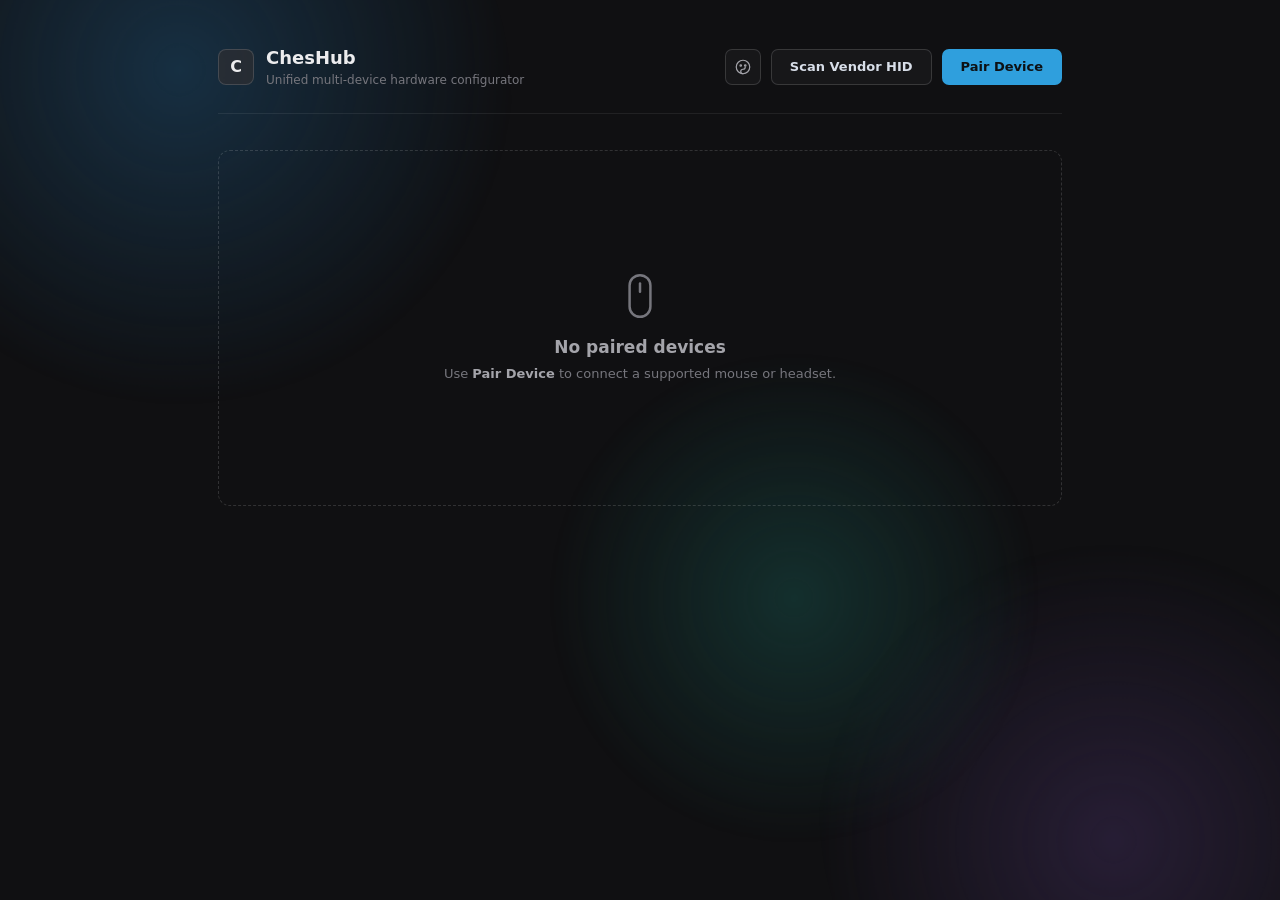
==== commit 0c43fd4a: "Add shared accent palettes and appearance controls Move theme.js into <head> so saved theme applies " ====
--- a/index.html
+++ b/index.html
@@ -8,6 +8,7 @@
   <title>ChesHub | Peripheral Hub</title>
   <link rel="stylesheet" href="assets/css/base.css">
   <link rel="stylesheet" href="assets/css/hub.css">
+  <script src="assets/js/theme.js"></script>
 </head>
 <body>
 
@@ -28,12 +29,17 @@
         </div>
       </div>
       <div class="header-actions">
+        <button class="icon-btn" data-open-appearance type="button" title="Appearance" aria-label="Appearance">
+          <svg viewBox="0 0 24 24" aria-hidden="true"><circle cx="12" cy="12" r="9"/><circle cx="9" cy="10" r="1"/><circle cx="15" cy="10" r="1"/><path d="M12 21a3 3 0 010-6 3 3 0 003-3"/></svg>
+        </button>
         <button class="btn-ghost" id="btn-scan-vendor" type="button">Scan Vendor HID</button>
         <button class="btn-primary" id="btn-scan" type="button">Pair Device</button>
       </div>
     </header>
 
-    <div class="devices-grid" id="devices-grid"></div>
+    <div class="devices-grid" id="devices-grid">
+      <div class="hub-loading">Checking paired devices…</div>
+    </div>
     <div class="hub-more" id="hub-more"></div>
     <pre class="scan-result" id="scan-result" hidden></pre>
   </div>
@@ -41,7 +47,6 @@
   <div id="toast-container"></div>
 
   <script src="assets/js/devices.js"></script>
-  <script src="assets/js/theme.js"></script>
 
   <script src="assets/js/hub.js"></script>
 </body>
--- a/assets/css/base.css
+++ b/assets/css/base.css
@@ -14,6 +14,7 @@
   --text-muted: #76767d;
   --accent: #2f9fdd;
   --accent-strong: #4bb0e6;
+  --accent-soft: rgba(47, 159, 221, 0.12);
   --danger: #e05561;
   --radius-lg: 12px;
   --radius-md: 10px;
@@ -27,11 +28,19 @@
 }
 
 /* Built-in wallpaper palettes. */
-body[data-wp="aurora"], .wallpaper-swatch[data-preset="aurora"] { --wp-a: #1e4a6b; --wp-b: #3b2a52; --wp-c: #184a45; }
-body[data-wp="ocean"], .wallpaper-swatch[data-preset="ocean"] { --wp-a: #154a66; --wp-b: #1e3b5c; --wp-c: #123f4a; }
-body[data-wp="sunset"], .wallpaper-swatch[data-preset="sunset"] { --wp-a: #6e2f44; --wp-b: #4a2545; --wp-c: #6b4423; }
-body[data-wp="forest"], .wallpaper-swatch[data-preset="forest"] { --wp-a: #1c4a38; --wp-b: #233f4a; --wp-c: #3f4a1e; }
-body[data-wp="graphite"], .wallpaper-swatch[data-preset="graphite"] { --wp-a: #30353b; --wp-b: #383840; --wp-c: #242629; }
+:root[data-wp="aurora"], .wallpaper-swatch[data-preset="aurora"] { --wp-a: #1e4a6b; --wp-b: #3b2a52; --wp-c: #184a45; }
+:root[data-wp="ocean"], .wallpaper-swatch[data-preset="ocean"] { --wp-a: #154a66; --wp-b: #1e3b5c; --wp-c: #123f4a; }
+:root[data-wp="sunset"], .wallpaper-swatch[data-preset="sunset"] { --wp-a: #6e2f44; --wp-b: #4a2545; --wp-c: #6b4423; }
+:root[data-wp="forest"], .wallpaper-swatch[data-preset="forest"] { --wp-a: #1c4a38; --wp-b: #233f4a; --wp-c: #3f4a1e; }
+:root[data-wp="graphite"], .wallpaper-swatch[data-preset="graphite"] { --wp-a: #30353b; --wp-b: #383840; --wp-c: #242629; }
+
+/* Accent palettes. */
+:root[data-accent="azure"] { --accent: #2f9fdd; --accent-strong: #4bb0e6; --accent-soft: rgba(47, 159, 221, 0.12); }
+:root[data-accent="violet"] { --accent: #8b5cf6; --accent-strong: #a78bfa; --accent-soft: rgba(139, 92, 246, 0.12); }
+:root[data-accent="emerald"] { --accent: #1fae7a; --accent-strong: #34d399; --accent-soft: rgba(31, 174, 122, 0.12); }
+:root[data-accent="amber"] { --accent: #d38f1f; --accent-strong: #eab308; --accent-soft: rgba(211, 143, 31, 0.12); }
+:root[data-accent="rose"] { --accent: #e05588; --accent-strong: #f472b6; --accent-soft: rgba(224, 85, 136, 0.12); }
+:root[data-accent="slate"] { --accent: #8b95a5; --accent-strong: #aab2c0; --accent-soft: rgba(139, 149, 165, 0.12); }
 
 * { box-sizing: border-box; margin: 0; padding: 0; }
 
@@ -51,9 +60,10 @@
   position: absolute;
   display: block;
   border-radius: 50%;
-  filter: blur(90px);
-  opacity: 0.5;
+  opacity: 0.55;
   will-change: transform;
+  transform: translateZ(0);
+  backface-visibility: hidden;
 }
 
 .blob-a {
@@ -61,7 +71,7 @@
   height: 52vw;
   left: -12vw;
   top: -18vw;
-  background: var(--wp-a);
+  background: radial-gradient(circle at 50% 45%, var(--wp-a), transparent 68%);
   animation: drift-a 34s ease-in-out infinite alternate;
 }
 
@@ -70,7 +80,7 @@
   height: 46vw;
   right: -10vw;
   bottom: -16vw;
-  background: var(--wp-b);
+  background: radial-gradient(circle at 50% 55%, var(--wp-b), transparent 68%);
   animation: drift-b 42s ease-in-out infinite alternate;
 }
 
@@ -79,11 +89,11 @@
   height: 40vw;
   left: 42vw;
   top: 38vh;
-  background: var(--wp-c);
+  background: radial-gradient(circle at 50% 50%, var(--wp-c), transparent 68%);
   animation: drift-c 50s ease-in-out infinite alternate;
 }
 
-body.wp-static .ambient-blob { animation-play-state: paused; }
+:root.wp-static .ambient-blob { animation-play-state: paused; }
 
 @keyframes drift-a {
   from { transform: translate3d(0, 0, 0) scale(1); }
@@ -105,6 +115,7 @@
   inset: 0;
   z-index: -1;
   display: none;
+  background-image: var(--wallpaper-image, none);
   background-position: center;
   background-size: cover;
   background-repeat: no-repeat;
@@ -117,10 +128,10 @@
   background: rgba(9, 9, 11, 0.5);
 }
 
-body.wp-image .wallpaper { display: block; }
-body.wp-image .ambient { display: none; }
-
-body.wp-image:not(.wp-static) .wallpaper {
+:root.wp-image .wallpaper { display: block; }
+:root.wp-image .ambient { display: none; }
+
+:root.wp-image:not(.wp-static) .wallpaper {
   animation: wallpaper-pan 60s ease-in-out infinite alternate;
   will-change: transform;
 }
@@ -132,12 +143,12 @@
 
 @media (prefers-reduced-motion: reduce) {
   .ambient-blob,
-  body.wp-image:not(.wp-static) .wallpaper { animation: none; }
+  :root.wp-image:not(.wp-static) .wallpaper { animation: none; }
 }
 
 /* ---------------------------------------------------------------- base */
 
-::selection { background: rgba(47, 159, 221, 0.28); }
+::selection { background: var(--accent-soft); }
 
 ::-webkit-scrollbar { width: 10px; height: 10px; }
 ::-webkit-scrollbar-track { background: transparent; }
@@ -425,3 +436,106 @@
 .support-title { margin-bottom: 8px; font-size: 18px; font-weight: 600; color: var(--text); }
 .support-text { margin-bottom: 20px; font-size: 13px; line-height: 1.6; color: var(--text-dim); }
 .support-card .btn-primary:hover { text-decoration: none; }
+
+/* ------------------------------------------------------------- appearance */
+
+.icon-btn {
+  width: 36px;
+  height: 36px;
+  flex: none;
+  display: grid;
+  place-items: center;
+  background: var(--surface);
+  color: var(--text-dim);
+  border: 1px solid var(--border-strong);
+  border-radius: var(--radius-sm);
+  cursor: pointer;
+  transition: background 0.18s ease, color 0.18s ease, border-color 0.18s ease;
+}
+.icon-btn:hover { background: var(--surface-3); color: var(--text); }
+.icon-btn svg {
+  width: 18px;
+  height: 18px;
+  fill: none;
+  stroke: currentColor;
+  stroke-width: 1.6;
+  stroke-linecap: round;
+  stroke-linejoin: round;
+}
+
+.accent-grid { display: flex; flex-wrap: wrap; gap: 10px; }
+.accent-swatch {
+  width: 32px;
+  height: 32px;
+  padding: 0;
+  border-radius: 50%;
+  background: var(--swatch, var(--accent));
+  border: 2px solid transparent;
+  cursor: pointer;
+  transition: border-color 0.18s ease, transform 0.18s ease;
+}
+.accent-swatch:hover { transform: scale(1.06); }
+.accent-swatch.active { border-color: var(--text); }
+
+.wallpaper-grid {
+  display: grid;
+  grid-template-columns: repeat(auto-fill, minmax(104px, 1fr));
+  gap: 8px;
+  margin-bottom: 16px;
+}
+
+.wallpaper-swatch {
+  display: flex;
+  flex-direction: column;
+  gap: 7px;
+  padding: 7px;
+  background: var(--surface-2);
+  border: 1px solid var(--border);
+  border-radius: var(--radius-sm);
+  font-size: 11px;
+  color: var(--text-dim);
+  text-align: left;
+  cursor: pointer;
+  transition: border-color 0.18s ease, color 0.18s ease;
+}
+.wallpaper-swatch:hover { border-color: var(--border-strong); }
+.wallpaper-swatch.active { border-color: var(--accent); color: var(--text); }
+
+.wallpaper-preview {
+  height: 38px;
+  border-radius: 4px;
+  background: linear-gradient(135deg, var(--wp-a), var(--wp-b) 55%, var(--wp-c));
+}
+
+.wallpaper-actions { display: flex; flex-wrap: wrap; gap: 10px; }
+
+.appearance-modal {
+  position: fixed;
+  inset: 0;
+  z-index: 9000;
+  display: flex;
+  align-items: center;
+  justify-content: center;
+  padding: 24px;
+  background: rgba(8, 8, 10, 0.6);
+  backdrop-filter: blur(8px);
+  -webkit-backdrop-filter: blur(8px);
+}
+
+.appearance-card {
+  width: min(480px, 100%);
+  max-height: min(84vh, 700px);
+  overflow-y: auto;
+  padding: 24px;
+  background: rgba(28, 28, 31, 0.96);
+  border: 1px solid var(--border-strong);
+  border-radius: var(--radius-lg);
+  box-shadow: var(--shadow-lg);
+}
+
+.appearance-head { display: flex; align-items: center; justify-content: space-between; margin-bottom: 20px; }
+.appearance-title { font-size: 16px; font-weight: 600; color: var(--text); }
+.appearance-close { padding: 0 4px; background: transparent; border: none; color: var(--text-muted); font-size: 22px; line-height: 1; cursor: pointer; }
+.appearance-close:hover { color: var(--text); }
+.appearance-section { margin-bottom: 22px; }
+.appearance-label { margin-bottom: 10px; font-size: 11px; font-weight: 600; letter-spacing: 0.6px; text-transform: uppercase; color: var(--text-muted); }
--- a/assets/css/hub.css
+++ b/assets/css/hub.css
@@ -89,7 +89,7 @@
   border-radius: 8px;
   overflow: hidden;
   background:
-    radial-gradient(60% 70% at 50% 40%, rgba(47, 159, 221, 0.16), transparent 72%),
+    radial-gradient(60% 70% at 50% 40%, var(--accent-soft), transparent 72%),
     rgba(255, 255, 255, 0.03);
 }
 
@@ -140,9 +140,26 @@
 
 .hub-more { display: flex; justify-content: center; margin-top: 18px; }
 
+.hub-loading {
+  width: min(360px, 100%);
+  min-height: 356px;
+  display: flex;
+  align-items: center;
+  justify-content: center;
+  border: 1px dashed var(--border);
+  border-radius: var(--radius-lg);
+  color: var(--text-muted);
+  font-size: 13px;
+}
+
 .empty-state {
   width: 100%;
+  min-height: 356px;
   padding: 64px 24px;
+  display: flex;
+  flex-direction: column;
+  align-items: center;
+  justify-content: center;
   border: 1px dashed var(--border-strong);
   border-radius: var(--radius-lg);
   color: var(--text-muted);
@@ -227,4 +244,6 @@
   .device-card { width: 100%; }
   .device-art { height: 230px; }
   .device-art img { max-height: 212px; }
-}
+  .hub-loading { min-height: 300px; }
+  .empty-state { min-height: 300px; }
+}
